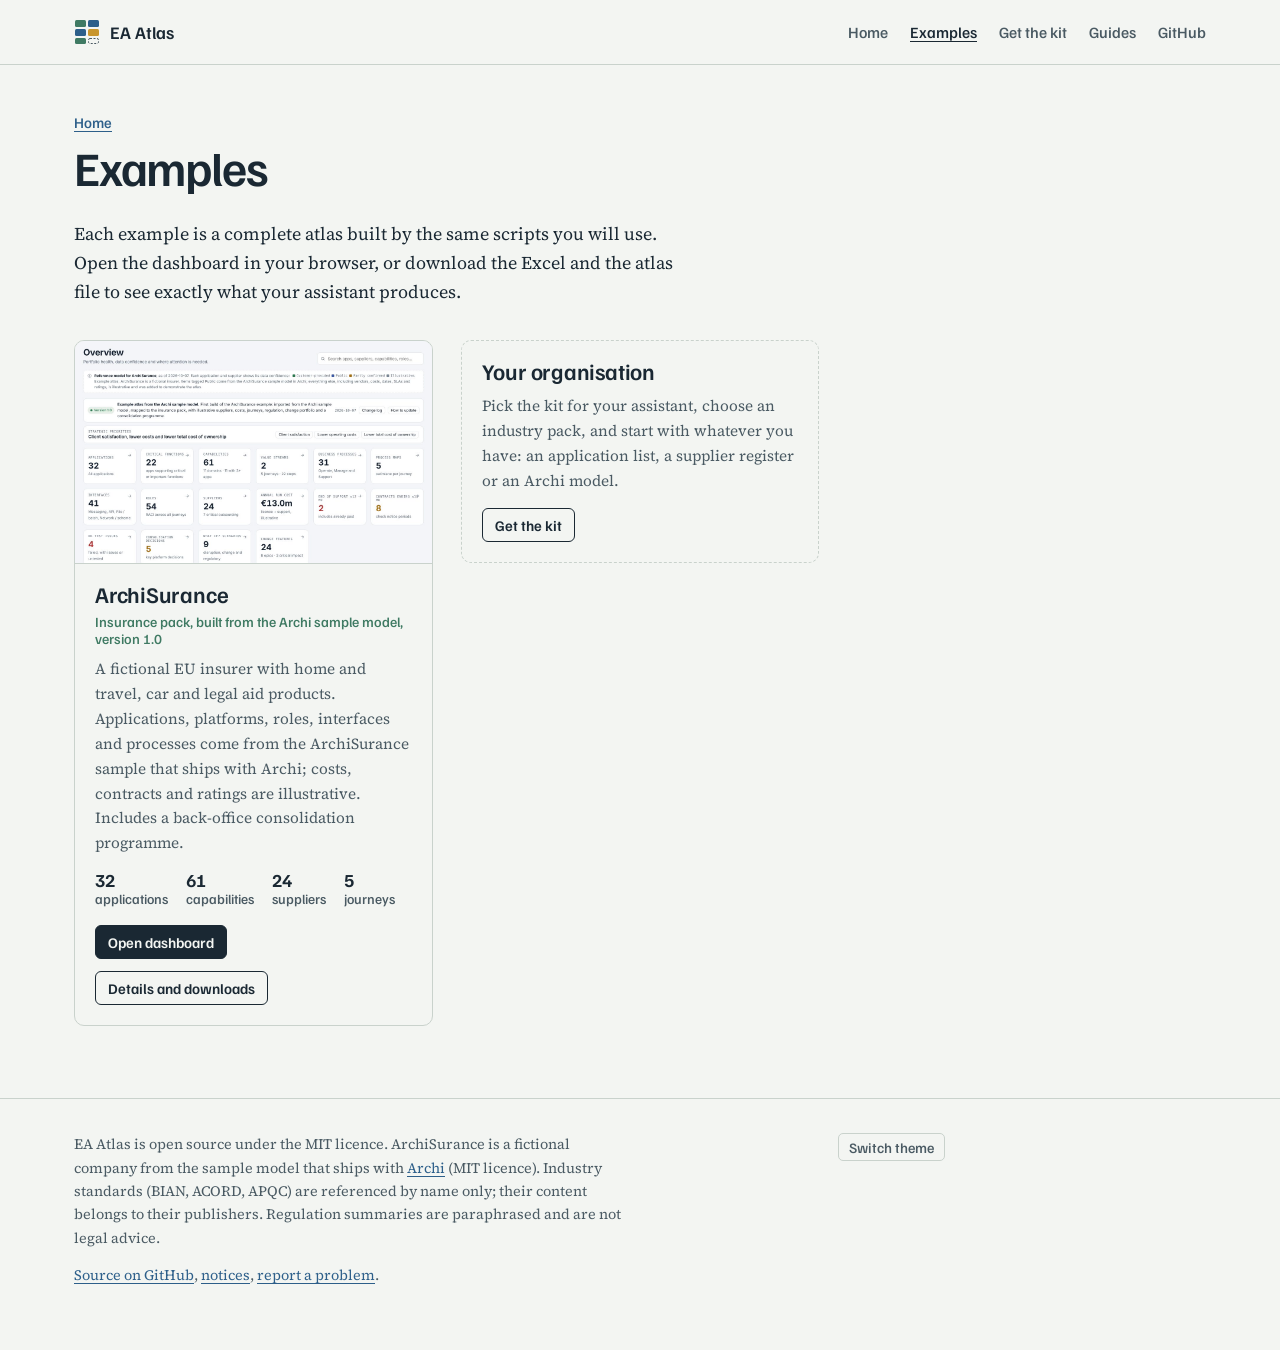
==== docs/examples/index.html @ 5ccd3b0f "EA Atlas 2.0: industry-neutral engine, three assistant kits and website - Enterprise architecture at" ====
<!doctype html>
<html lang="en-GB"><head><meta charset="utf-8"><meta name="viewport" content="width=device-width,initial-scale=1">
<title>Examples, EA Atlas</title><meta name="description" content="Example enterprise architecture atlases built with EA Atlas.">
<link rel="preconnect" href="https://fonts.googleapis.com"><link rel="preconnect" href="https://fonts.gstatic.com" crossorigin>
<link href="https://fonts.googleapis.com/css2?family=Familjen+Grotesk:wght@400;500;600&family=Source+Serif+4:ital,opsz,wght@0,8..60,400;0,8..60,600;1,8..60,400&display=swap" rel="stylesheet">
<link rel="stylesheet" href="../assets/style.css">
<script>try{var t=localStorage.getItem('ea-atlas-theme');if(t)document.documentElement.dataset.theme=t}catch(e){}</script>
</head><body>
<header class="top"><div class="wrap"><a class="mark" href="../index.html"><svg viewBox="0 0 26 26" aria-hidden="true"><rect x="1" y="1" width="11" height="7" rx="1.5" fill="var(--invest)"/><rect x="14" y="1" width="11" height="7" rx="1.5" fill="var(--tolerate)"/><rect x="1" y="10" width="11" height="7" rx="1.5" fill="var(--tolerate)"/><rect x="14" y="10" width="11" height="7" rx="1.5" fill="var(--migrate)"/><rect x="1" y="19" width="11" height="6" rx="1.5" fill="var(--invest)"/><rect x="14.5" y="19.5" width="10" height="5" rx="1.5" fill="none" stroke="var(--ink-2)" stroke-dasharray="2 1.5"/></svg>EA Atlas</a><nav aria-label="Main"><a href="../index.html">Home</a><a href="../examples/index.html" aria-current="page">Examples</a><a href="../index.html#kits">Get the kit</a><a href="../guides/claude.html">Guides</a><a href="https://github.com/apisteme/ea-atlas">GitHub</a></nav></div></header>
<main><div class="wrap page"><p class="crumb"><a href="../index.html">Home</a></p><h1>Examples</h1>
<p>Each example is a complete atlas built by the same scripts you will use. Open the dashboard in your browser, or download the Excel and the atlas file to see exactly what your assistant produces.</p>
<div class="gallery"><article class="ex">
<a class="thumb" href="archisurance/index.html"><img src="../assets/shots/archisurance-overview.jpg" alt="" loading="lazy" width="1208" height="755"></a>
<div class="body"><h2><a href="archisurance/index.html">ArchiSurance</a></h2><div class="meta">Insurance pack, built from the Archi sample model, version 1.0</div>
<p>A fictional EU insurer with home and travel, car and legal aid products. Applications, platforms, roles, interfaces and processes come from the ArchiSurance sample that ships with Archi; costs, contracts and ratings are illustrative. Includes a back-office consolidation programme.</p><ul class="stats"><li><b>32</b>applications</li><li><b>61</b>capabilities</li><li><b>24</b>suppliers</li><li><b>5</b>journeys</li></ul>
<div class="actions"><a class="btn primary small" href="archisurance/ArchiSurance_EA_Dashboard.html">Open dashboard</a><a class="btn small" href="archisurance/index.html">Details and downloads</a></div></div></article><article class="ex own"><div class="body"><h2>Your organisation</h2>
<p>Pick the kit for your assistant, choose an industry pack, and start with whatever you have: an application list, a supplier register or an Archi model.</p>
<div class="actions"><a class="btn small" href="../index.html#kits">Get the kit</a></div></div></article></div></div></main>
<footer><div class="wrap"><div>
<p>EA Atlas is open source under the MIT licence. ArchiSurance is a fictional company from the sample model that ships with <a href="https://www.archimatetool.com">Archi</a> (MIT licence). Industry standards (BIAN, ACORD, APQC) are referenced by name only; their content belongs to their publishers. Regulation summaries are paraphrased and are not legal advice.</p>
<p><a href="https://github.com/apisteme/ea-atlas">Source on GitHub</a>, <a href="https://github.com/apisteme/ea-atlas/blob/main/NOTICE.md">notices</a>, <a href="https://github.com/apisteme/ea-atlas/issues">report a problem</a>.</p>
</div><div><button class="themebtn" type="button" id="theme">Switch theme</button></div></div></footer>
<script>document.getElementById('theme').onclick=function(){var r=document.documentElement,d=r.dataset.theme||(matchMedia('(prefers-color-scheme: dark)').matches?'dark':'light'),n=d==='dark'?'light':'dark';r.dataset.theme=n;try{localStorage.setItem('ea-atlas-theme',n)}catch(e){}};</script>
</body></html>
---- docs/assets/style.css ----
:root{
  --paper:#F3F5F2; --paper-2:#E7ECE7; --ink:#1A2833; --ink-2:#4A5A63; --rule:#C9D2CC;
  --contour:#3F7A63; --sea:#2D5F8A; --ochre:#C8962E; --crit:#A94436;
  --invest:#3F7A63; --tolerate:#2D5F8A; --migrate:#C8962E; --eliminate:#A94436; --gap:transparent;
  --tile-ink:#fff; --focus:#2D5F8A; --code:#E2E8E3;
  --sans:"Familjen Grotesk",system-ui,-apple-system,"Segoe UI",sans-serif;
  --serif:"Source Serif 4",Georgia,"Times New Roman",serif;
  --wrap:1180px;
}
@media (prefers-color-scheme:dark){:root:not([data-theme="light"]){
  --paper:#121B21; --paper-2:#1B262D; --ink:#E4EAE6; --ink-2:#A6B4B0; --rule:#2E3C44;
  --contour:#6FAE92; --sea:#79A8D3; --ochre:#E0B356; --crit:#D9786A;
  --invest:#3C7C62; --tolerate:#3A6C98; --migrate:#B98A2B; --eliminate:#A5493B; --focus:#79A8D3; --code:#1F2B32;
}}
:root[data-theme="dark"]{
  --paper:#121B21; --paper-2:#1B262D; --ink:#E4EAE6; --ink-2:#A6B4B0; --rule:#2E3C44;
  --contour:#6FAE92; --sea:#79A8D3; --ochre:#E0B356; --crit:#D9786A;
  --invest:#3C7C62; --tolerate:#3A6C98; --migrate:#B98A2B; --eliminate:#A5493B; --focus:#79A8D3; --code:#1F2B32;
}
*{box-sizing:border-box}
html{-webkit-text-size-adjust:100%}
body{margin:0;background:var(--paper);color:var(--ink);font:400 18px/1.62 var(--serif)}
a{color:var(--sea);text-underline-offset:3px;text-decoration-thickness:1px}
a:hover{text-decoration-thickness:2px}
:focus-visible{outline:3px solid var(--focus);outline-offset:2px;border-radius:2px}
h1,h2,h3,h4{font-family:var(--sans);line-height:1.12;margin:0 0 .5em;letter-spacing:-.01em}
h1{font-size:clamp(2.3rem,5.4vw,4.1rem);font-weight:600;max-width:17ch;letter-spacing:-.025em}
h2{font-size:clamp(1.6rem,3vw,2.25rem);font-weight:600}
h3{font-size:1.22rem;font-weight:600}
p{margin:0 0 1em;max-width:68ch}
code,pre{font-family:ui-monospace,SFMono-Regular,Menlo,Consolas,monospace;font-size:.84em}
code{background:var(--code);padding:.08em .35em;border-radius:3px}
pre{background:var(--code);padding:14px 16px;border-radius:6px;overflow-x:auto;line-height:1.5}
pre code{background:none;padding:0}
.wrap{max-width:var(--wrap);margin:0 auto;padding:0 24px}
@media (max-width:600px){.wrap{padding:0 16px}body{font-size:17px}.map{grid-template-columns:1fr 1fr}.plate{padding:16px 14px 12px}}

/* header */
.top{border-bottom:1px solid var(--rule)}
.top .wrap{display:flex;align-items:center;gap:28px;min-height:64px;flex-wrap:wrap}
.mark{font:600 1.1rem var(--sans);color:var(--ink);text-decoration:none;display:flex;align-items:center;gap:10px}
.mark svg{width:26px;height:26px}
.top nav{display:flex;gap:22px;margin-left:auto;font:500 .98rem var(--sans);flex-wrap:wrap}
.top nav a{color:var(--ink-2);text-decoration:none}
.top nav a[aria-current="page"],.top nav a:hover{color:var(--ink);text-decoration:underline}

/* hero */
.hero{padding-top:64px;padding-bottom:0}
.wide{max-width:1440px;margin:0 auto;padding:0 24px 56px}
@media (max-width:600px){.wide{padding:0 12px 40px}}
.hero .lede{font-size:1.24rem;color:var(--ink-2);max-width:60ch;margin-top:18px}
.actions{display:flex;gap:12px;flex-wrap:wrap;margin:26px 0 0}
.btn{display:inline-flex;align-items:center;gap:8px;font:600 1rem var(--sans);padding:11px 18px;border-radius:6px;text-decoration:none;border:1.5px solid var(--ink);color:var(--ink);background:transparent}
.btn.primary{background:var(--ink);color:var(--paper)}
.btn:hover{text-decoration:none;background:var(--paper-2)}
.btn.primary:hover{background:var(--ink-2);border-color:var(--ink-2)}
.btn.small{padding:7px 12px;font-size:.92rem;border-width:1px}

/* the atlas plate */
.plate{margin:44px 0 0;border:1px solid var(--rule);border-radius:10px;padding:22px 22px 16px;background:linear-gradient(var(--paper),var(--paper)) padding-box;position:relative}
.plate::before{content:"";position:absolute;inset:0;border-radius:10px;pointer-events:none;
  background-image:repeating-radial-gradient(circle at 88% 120%,transparent 0 22px,color-mix(in srgb,var(--contour) 9%,transparent) 22px 23px);}
.plate-head{display:flex;justify-content:space-between;gap:16px;flex-wrap:wrap;align-items:baseline;position:relative}
.plate-head h2{font-size:1.05rem;margin:0}
.plate-head p{font-size:.92rem;color:var(--ink-2);margin:0;max-width:62ch}
.map{display:grid;grid-template-columns:repeat(auto-fill,minmax(112px,1fr));gap:14px 10px;margin-top:18px;position:relative}
.dom h3{font:600 .82rem/1.25 var(--sans);margin:0 0 6px;color:var(--ink);min-height:2.5em}
.dom .tiles{display:flex;flex-direction:column;gap:3px}
.tile{display:block;font:500 .76rem/1.25 var(--sans);color:var(--tile-ink);text-decoration:none;padding:6px 7px;border-radius:3px;min-height:30px}
.tile:hover{outline:2px solid var(--ink);outline-offset:1px;text-decoration:none}
.t-Invest{background:var(--invest)} .t-Tolerate{background:var(--tolerate)} .t-Migrate{background:var(--migrate)} .t-Eliminate{background:var(--eliminate)}
.t-Gap{background:repeating-linear-gradient(135deg,transparent 0 5px,color-mix(in srgb,var(--ink) 14%,transparent) 5px 6px);color:var(--ink);border:1px dashed var(--ink-2)}
.legend{display:flex;gap:16px;flex-wrap:wrap;font:500 .84rem var(--sans);color:var(--ink-2);margin-top:16px;position:relative}
.legend span{display:inline-flex;align-items:center;gap:6px}
.legend i{width:14px;height:14px;border-radius:3px;display:inline-block}

/* sections */
section.band{padding:72px 0;border-top:1px solid var(--rule)}
.intro{display:grid;grid-template-columns:minmax(0,5fr) minmax(0,6fr);gap:48px;align-items:start}
@media (max-width:860px){.intro{grid-template-columns:1fr;gap:20px}}
.facts{display:grid;grid-template-columns:1fr 1fr;gap:22px 32px;margin:0;padding:0;list-style:none}
@media (max-width:600px){.facts{grid-template-columns:1fr}}
.facts b{display:block;font:600 1.02rem var(--sans);margin-bottom:2px}
.facts li{font-size:.98rem;color:var(--ink-2)}

/* flow */
.flow{list-style:none;padding:0;margin:32px 0 0;display:grid;grid-template-columns:repeat(4,minmax(0,1fr));gap:0;counter-reset:s}
@media (max-width:860px){.flow{grid-template-columns:1fr 1fr;row-gap:28px}}
@media (max-width:520px){.flow{grid-template-columns:1fr}}
.flow li{counter-increment:s;padding:0 22px 0 0;position:relative}
.flow li::before{content:counter(s);font:600 2.6rem/1 var(--sans);color:var(--contour);display:block;margin-bottom:10px}
.flow li:not(:last-child)::after{content:"";position:absolute;top:20px;left:52px;right:22px;border-top:2px dotted var(--rule)}
@media (max-width:860px){.flow li::after{display:none}}
.flow h3{margin-bottom:.35em}
.flow p{font-size:.97rem;color:var(--ink-2)}
.loopnote{margin-top:26px;font-size:.98rem;color:var(--ink-2);border-left:3px solid var(--contour);padding-left:14px}

/* tables */
.tbl{width:100%;border-collapse:collapse;font-size:.95rem;margin:22px 0 0}
.tbl th,.tbl td{text-align:left;padding:10px 14px 10px 0;border-bottom:1px solid var(--rule);vertical-align:top}
.tbl th{font:600 .9rem var(--sans);color:var(--ink-2)}
.tbl td:first-child{font-family:var(--sans);font-weight:600;white-space:nowrap}
@media (max-width:700px){.tbl td:first-child{white-space:normal}}
.scroll{overflow-x:auto}
.views{color:var(--ink-2)}

/* outputs */
.outs{display:grid;grid-template-columns:minmax(0,7fr) minmax(0,4fr);gap:40px;margin-top:28px}
@media (max-width:860px){.outs{grid-template-columns:1fr}}
.shots{display:grid;gap:14px}
.shot{margin:0}
.shot img{width:100%;height:auto;display:block;border:1px solid var(--rule);border-radius:6px;background:#fff}
.shot figcaption{font:500 .86rem var(--sans);color:var(--ink-2);margin-top:6px}
.shots.three{grid-template-columns:1fr 1fr}
.shots.three .shot:first-child{grid-column:1/-1}
.outlist{list-style:none;padding:0;margin:0}
.outlist li{padding:0 0 18px;margin:0 0 18px;border-bottom:1px solid var(--rule)}
.outlist b{font:600 1.05rem var(--sans);display:block}
.outlist span{font-size:.96rem;color:var(--ink-2)}

/* kits */
.kits{display:grid;grid-template-columns:repeat(3,minmax(0,1fr));gap:0;margin-top:30px;border-top:2px solid var(--ink)}
@media (max-width:900px){.kits{grid-template-columns:1fr}}
.kit{padding:22px 24px 24px 0}
.kit+.kit{padding-left:24px;border-left:1px solid var(--rule)}
@media (max-width:900px){.kit+.kit{padding-left:0;border-left:0;border-top:1px solid var(--rule)}}
.kit h3{font-size:1.35rem}
.kit .for{font-size:.98rem;color:var(--ink-2);min-height:4.8em}
.kit dl{margin:16px 0 18px;font-size:.93rem}
.kit dt{font:600 .85rem var(--sans);color:var(--ink-2);margin-top:10px}
.kit dd{margin:2px 0 0}
.kit .actions{margin-top:8px}

.tags{display:grid;grid-template-columns:repeat(4,minmax(0,1fr));gap:20px;margin-top:26px;padding:0;list-style:none}
@media (max-width:860px){.tags{grid-template-columns:1fr 1fr}}
.tags li{border-top:4px solid var(--c);padding-top:10px;font-size:.95rem;color:var(--ink-2)}
.tags b{display:block;font:600 1rem var(--sans);color:var(--ink)}

/* examples */
.gallery{display:grid;grid-template-columns:repeat(auto-fill,minmax(330px,1fr));gap:28px;margin-top:34px}
@media (max-width:400px){.gallery{grid-template-columns:1fr}}
.ex{border:1px solid var(--rule);border-radius:10px;overflow:hidden;display:flex;flex-direction:column;background:var(--paper)}
.ex .thumb{display:block;aspect-ratio:1208/755;overflow:hidden;border-bottom:1px solid var(--rule);background:var(--paper-2)}
.ex .thumb img{width:100%;height:100%;object-fit:cover;object-position:top left;display:block}
.ex .body{padding:18px 20px 20px;display:flex;flex-direction:column;gap:6px;flex:1}
.ex h2{font-size:1.4rem;margin:0}
.ex h2 a{color:var(--ink);text-decoration:none}
.ex h2 a:hover{text-decoration:underline}
.ex .meta{font:500 .88rem var(--sans);color:var(--contour)}
.ex p{font-size:.96rem;color:var(--ink-2);margin:4px 0 8px}
.stats{display:flex;gap:18px;flex-wrap:wrap;font:500 .86rem var(--sans);color:var(--ink-2);margin:0 0 12px;padding:0;list-style:none}
.stats b{font-size:1.15rem;color:var(--ink);display:block;line-height:1.1}
.ex .actions{margin-top:auto}
.ex.own{border-style:dashed;align-self:start}
.ex.own .body{justify-content:center}

.viewgrid{display:grid;grid-template-columns:repeat(auto-fill,minmax(250px,1fr));gap:22px;margin-top:24px}
.viewgrid a{color:var(--ink);text-decoration:none;display:block}
.viewgrid a:hover h3{text-decoration:underline}
.viewgrid img{width:100%;aspect-ratio:1208/755;object-fit:cover;object-position:top left;border:1px solid var(--rule);border-radius:6px;display:block;margin-bottom:8px;background:#fff}
.viewgrid h3{font-size:1.02rem;margin:0 0 2px}
.viewgrid p{font-size:.9rem;color:var(--ink-2);margin:0}
.dl{list-style:none;padding:0;margin:20px 0 0}
.dl li{display:flex;justify-content:space-between;gap:16px;flex-wrap:wrap;padding:12px 0;border-bottom:1px solid var(--rule);font-size:.97rem}
.dl li span{color:var(--ink-2)}
.crumb{font:500 .92rem var(--sans);margin:40px 0 10px}
.page{padding-top:8px;padding-bottom:72px}
.page h1{font-size:clamp(2rem,4vw,3rem);max-width:none}
.prose{max-width:76ch}
.prose h2{margin-top:1.6em;font-size:1.5rem}
.prose h3{margin-top:1.3em}
.prose table{border-collapse:collapse;width:100%;font-size:.93rem;display:block;overflow-x:auto}
.prose th,.prose td{text-align:left;border-bottom:1px solid var(--rule);padding:8px 12px 8px 0;vertical-align:top}
.prose th{font-family:var(--sans)}
.prose li{margin-bottom:.3em}
.callout{border:1px solid var(--rule);border-left:4px solid var(--contour);border-radius:6px;padding:14px 18px;margin:18px 0 28px;font-size:.98rem;background:var(--paper-2)}
.callout p{margin:0 0 .4em}

footer{border-top:1px solid var(--rule);padding:34px 0 48px;font-size:.9rem;color:var(--ink-2)}
footer .wrap{display:grid;grid-template-columns:2fr 1fr;gap:28px}
@media (max-width:700px){footer .wrap{grid-template-columns:1fr}}
footer p{max-width:70ch}
.themebtn{font:500 .9rem var(--sans);background:none;border:1px solid var(--rule);color:var(--ink-2);border-radius:5px;padding:4px 10px;cursor:pointer}
@media (prefers-reduced-motion:no-preference){
  .tile{transition:transform .12s}
  .plate .tile{animation:rise .5s both;animation-delay:calc(var(--i)*12ms)}
  @keyframes rise{from{opacity:0;transform:translateY(4px)}to{opacity:1;transform:none}}
}
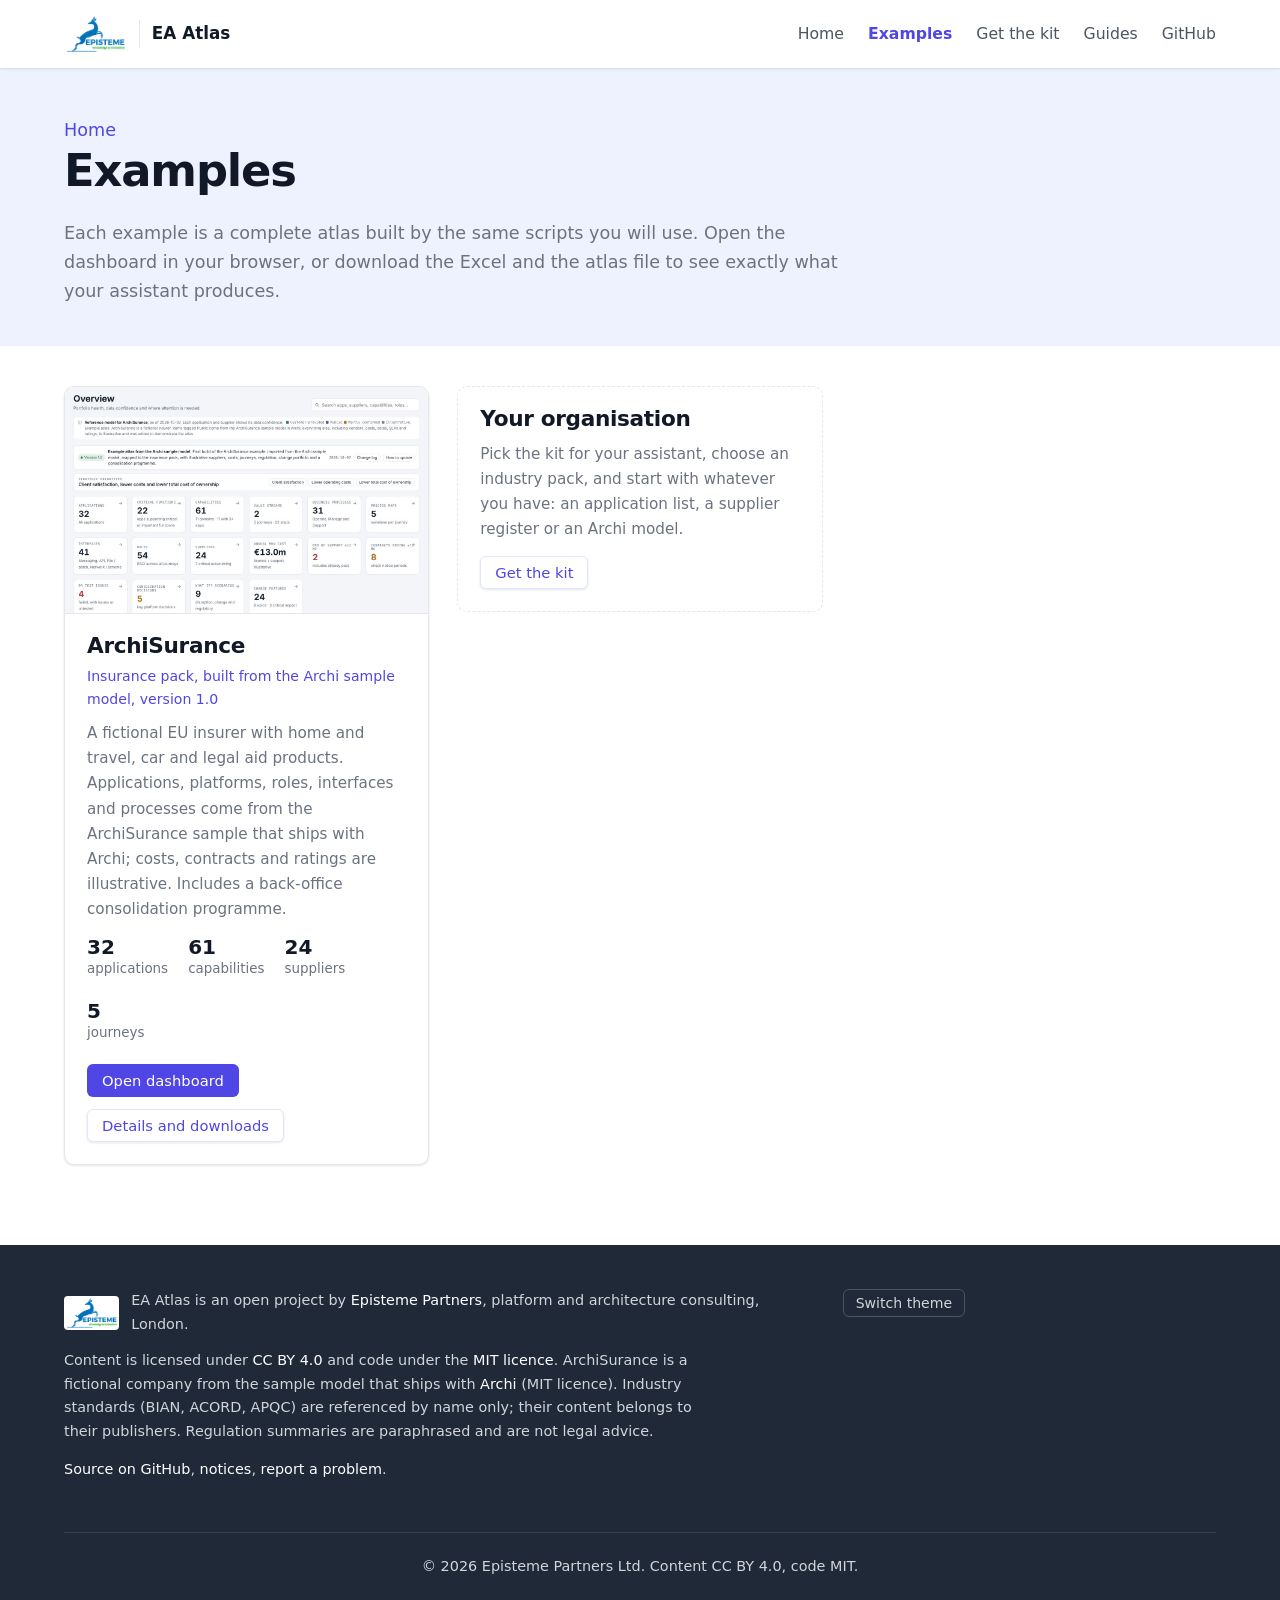
==== commit 82184bec: "Episteme Partners branding and licensing - Site restyled to match epistemepartners.com: Episteme log" ====
--- a/docs/examples/index.html
+++ b/docs/examples/index.html
@@ -1,15 +1,13 @@
 <!doctype html>
 <html lang="en-GB"><head><meta charset="utf-8"><meta name="viewport" content="width=device-width,initial-scale=1">
 <title>Examples, EA Atlas</title><meta name="description" content="Example enterprise architecture atlases built with EA Atlas.">
-<link rel="preconnect" href="https://fonts.googleapis.com"><link rel="preconnect" href="https://fonts.gstatic.com" crossorigin>
-<link href="https://fonts.googleapis.com/css2?family=Familjen+Grotesk:wght@400;500;600&family=Source+Serif+4:ital,opsz,wght@0,8..60,400;0,8..60,600;1,8..60,400&display=swap" rel="stylesheet">
 <link rel="stylesheet" href="../assets/style.css">
 <script>try{var t=localStorage.getItem('ea-atlas-theme');if(t)document.documentElement.dataset.theme=t}catch(e){}</script>
 </head><body>
-<header class="top"><div class="wrap"><a class="mark" href="../index.html"><svg viewBox="0 0 26 26" aria-hidden="true"><rect x="1" y="1" width="11" height="7" rx="1.5" fill="var(--invest)"/><rect x="14" y="1" width="11" height="7" rx="1.5" fill="var(--tolerate)"/><rect x="1" y="10" width="11" height="7" rx="1.5" fill="var(--tolerate)"/><rect x="14" y="10" width="11" height="7" rx="1.5" fill="var(--migrate)"/><rect x="1" y="19" width="11" height="6" rx="1.5" fill="var(--invest)"/><rect x="14.5" y="19.5" width="10" height="5" rx="1.5" fill="none" stroke="var(--ink-2)" stroke-dasharray="2 1.5"/></svg>EA Atlas</a><nav aria-label="Main"><a href="../index.html">Home</a><a href="../examples/index.html" aria-current="page">Examples</a><a href="../index.html#kits">Get the kit</a><a href="../guides/claude.html">Guides</a><a href="https://github.com/apisteme/ea-atlas">GitHub</a></nav></div></header>
-<main><div class="wrap page"><p class="crumb"><a href="../index.html">Home</a></p><h1>Examples</h1>
-<p>Each example is a complete atlas built by the same scripts you will use. Open the dashboard in your browser, or download the Excel and the atlas file to see exactly what your assistant produces.</p>
-<div class="gallery"><article class="ex">
+<header class="top"><div class="wrap"><a class="mark" href="../index.html"><img src="../assets/episteme-logo.png" alt="Episteme Partners" width="69" height="42"><span>EA Atlas</span></a><nav aria-label="Main"><a href="../index.html">Home</a><a href="../examples/index.html" aria-current="page">Examples</a><a href="../index.html#kits">Get the kit</a><a href="../guides/claude.html">Guides</a><a href="https://github.com/apisteme/ea-atlas">GitHub</a></nav></div></header>
+<main><div class="pagehead"><div class="wrap"><p class="crumb"><a href="../index.html">Home</a></p><h1>Examples</h1>
+<p>Each example is a complete atlas built by the same scripts you will use. Open the dashboard in your browser, or download the Excel and the atlas file to see exactly what your assistant produces.</p></div></div>
+<div class="wrap page"><div class="gallery" style="margin-top:0"><article class="ex">
 <a class="thumb" href="archisurance/index.html"><img src="../assets/shots/archisurance-overview.jpg" alt="" loading="lazy" width="1208" height="755"></a>
 <div class="body"><h2><a href="archisurance/index.html">ArchiSurance</a></h2><div class="meta">Insurance pack, built from the Archi sample model, version 1.0</div>
 <p>A fictional EU insurer with home and travel, car and legal aid products. Applications, platforms, roles, interfaces and processes come from the ArchiSurance sample that ships with Archi; costs, contracts and ratings are illustrative. Includes a back-office consolidation programme.</p><ul class="stats"><li><b>32</b>applications</li><li><b>61</b>capabilities</li><li><b>24</b>suppliers</li><li><b>5</b>journeys</li></ul>
@@ -17,8 +15,9 @@
 <p>Pick the kit for your assistant, choose an industry pack, and start with whatever you have: an application list, a supplier register or an Archi model.</p>
 <div class="actions"><a class="btn small" href="../index.html#kits">Get the kit</a></div></div></article></div></div></main>
 <footer><div class="wrap"><div>
-<p>EA Atlas is open source under the MIT licence. ArchiSurance is a fictional company from the sample model that ships with <a href="https://www.archimatetool.com">Archi</a> (MIT licence). Industry standards (BIAN, ACORD, APQC) are referenced by name only; their content belongs to their publishers. Regulation summaries are paraphrased and are not legal advice.</p>
-<p><a href="https://github.com/apisteme/ea-atlas">Source on GitHub</a>, <a href="https://github.com/apisteme/ea-atlas/blob/main/NOTICE.md">notices</a>, <a href="https://github.com/apisteme/ea-atlas/issues">report a problem</a>.</p>
-</div><div><button class="themebtn" type="button" id="theme">Switch theme</button></div></div></footer>
+<div class="by"><img src="../assets/episteme-logo.png" alt="" width="56" height="34"><span>EA Atlas is an open project by <a href="https://www.epistemepartners.com">Episteme Partners</a>, platform and architecture consulting, London.</span></div>
+<p>Content is licensed under <a href="https://creativecommons.org/licenses/by/4.0/">CC BY 4.0</a> and code under the <a href="https://github.com/apisteme/ea-atlas/blob/main/LICENSE">MIT licence</a>. ArchiSurance is a fictional company from the sample model that ships with <a href="https://www.archimatetool.com">Archi</a> (MIT licence). Industry standards (BIAN, ACORD, APQC) are referenced by name only; their content belongs to their publishers. Regulation summaries are paraphrased and are not legal advice.</p>
+<p><a href="https://github.com/apisteme/ea-atlas">Source on GitHub</a>, <a href="https://github.com/apisteme/ea-atlas/blob/main/NOTICE.md">notices</a>, <a href="https://github.com/apisteme/ea-atlas/issues">report a problem</a>.</p></div><div><button class="themebtn" type="button" id="theme">Switch theme</button></div>
+<p class="copy">&copy; 2026 Episteme Partners Ltd. Content CC BY 4.0, code MIT.</p></div></footer>
 <script>document.getElementById('theme').onclick=function(){var r=document.documentElement,d=r.dataset.theme||(matchMedia('(prefers-color-scheme: dark)').matches?'dark':'light'),n=d==='dark'?'light':'dark';r.dataset.theme=n;try{localStorage.setItem('ea-atlas-theme',n)}catch(e){}};</script>
 </body></html>
--- a/docs/assets/style.css
+++ b/docs/assets/style.css
@@ -1,188 +1,224 @@
+/* EA Atlas, an Episteme Partners project. Follows the epistemepartners.com style: white and pale indigo bands,
+   system sans, near-black bold headings, indigo accent, white cards with soft shadows, dark slate footer. */
 :root{
-  --paper:#F3F5F2; --paper-2:#E7ECE7; --ink:#1A2833; --ink-2:#4A5A63; --rule:#C9D2CC;
-  --contour:#3F7A63; --sea:#2D5F8A; --ochre:#C8962E; --crit:#A94436;
-  --invest:#3F7A63; --tolerate:#2D5F8A; --migrate:#C8962E; --eliminate:#A94436; --gap:transparent;
-  --tile-ink:#fff; --focus:#2D5F8A; --code:#E2E8E3;
-  --sans:"Familjen Grotesk",system-ui,-apple-system,"Segoe UI",sans-serif;
-  --serif:"Source Serif 4",Georgia,"Times New Roman",serif;
-  --wrap:1180px;
+  --bg:#FFFFFF; --band:#F9FAFB; --hero:#EEF2FF; --card:#FFFFFF;
+  --ink:#111827; --ink-2:#4B5563; --ink-3:#6B7280; --rule:#E5E7EB;
+  --accent:#4F46E5; --accent-hover:#4338CA; --accent-soft:#E0E7FF; --on-accent:#FFFFFF;
+  --brand-blue:#0072BB; --brand-green:#0FA506;
+  --foot:#1F2937; --foot-ink:#D1D5DB;
+  --invest:#059669; --tolerate:#2563EB; --migrate:#D97706; --eliminate:#DC2626;
+  --tile-ink:#FFFFFF; --code:#F3F4F6; --shadow:0 1px 3px rgba(17,24,39,.08),0 1px 2px rgba(17,24,39,.04);
+  --shadow-lg:0 10px 15px -3px rgba(17,24,39,.08),0 4px 6px -4px rgba(17,24,39,.06);
+  --sans:ui-sans-serif,system-ui,-apple-system,"Segoe UI",Roboto,"Helvetica Neue",Arial,sans-serif;
+  --mono:ui-monospace,SFMono-Regular,Menlo,Consolas,monospace;
+  --wrap:1200px;
 }
 @media (prefers-color-scheme:dark){:root:not([data-theme="light"]){
-  --paper:#121B21; --paper-2:#1B262D; --ink:#E4EAE6; --ink-2:#A6B4B0; --rule:#2E3C44;
-  --contour:#6FAE92; --sea:#79A8D3; --ochre:#E0B356; --crit:#D9786A;
-  --invest:#3C7C62; --tolerate:#3A6C98; --migrate:#B98A2B; --eliminate:#A5493B; --focus:#79A8D3; --code:#1F2B32;
+  --bg:#0F172A; --band:#111827; --hero:#1E1B4B; --card:#1F2937;
+  --ink:#F3F4F6; --ink-2:#D1D5DB; --ink-3:#9CA3AF; --rule:#374151;
+  --accent:#818CF8; --accent-hover:#A5B4FC; --accent-soft:#312E81; --on-accent:#0F172A;
+  --foot:#030712; --foot-ink:#9CA3AF; --code:#1F2937;
+  --invest:#059669; --tolerate:#2563EB; --migrate:#B45309; --eliminate:#B91C1C;
+  --shadow:0 1px 3px rgba(0,0,0,.4); --shadow-lg:0 10px 15px -3px rgba(0,0,0,.4); color-scheme:dark;
 }}
 :root[data-theme="dark"]{
-  --paper:#121B21; --paper-2:#1B262D; --ink:#E4EAE6; --ink-2:#A6B4B0; --rule:#2E3C44;
-  --contour:#6FAE92; --sea:#79A8D3; --ochre:#E0B356; --crit:#D9786A;
-  --invest:#3C7C62; --tolerate:#3A6C98; --migrate:#B98A2B; --eliminate:#A5493B; --focus:#79A8D3; --code:#1F2B32;
+  --bg:#0F172A; --band:#111827; --hero:#1E1B4B; --card:#1F2937;
+  --ink:#F3F4F6; --ink-2:#D1D5DB; --ink-3:#9CA3AF; --rule:#374151;
+  --accent:#818CF8; --accent-hover:#A5B4FC; --accent-soft:#312E81; --on-accent:#0F172A;
+  --foot:#030712; --foot-ink:#9CA3AF; --code:#1F2937;
+  --invest:#059669; --tolerate:#2563EB; --migrate:#B45309; --eliminate:#B91C1C;
+  --shadow:0 1px 3px rgba(0,0,0,.4); --shadow-lg:0 10px 15px -3px rgba(0,0,0,.4); color-scheme:dark;
 }
 *{box-sizing:border-box}
-html{-webkit-text-size-adjust:100%}
-body{margin:0;background:var(--paper);color:var(--ink);font:400 18px/1.62 var(--serif)}
-a{color:var(--sea);text-underline-offset:3px;text-decoration-thickness:1px}
-a:hover{text-decoration-thickness:2px}
-:focus-visible{outline:3px solid var(--focus);outline-offset:2px;border-radius:2px}
-h1,h2,h3,h4{font-family:var(--sans);line-height:1.12;margin:0 0 .5em;letter-spacing:-.01em}
-h1{font-size:clamp(2.3rem,5.4vw,4.1rem);font-weight:600;max-width:17ch;letter-spacing:-.025em}
-h2{font-size:clamp(1.6rem,3vw,2.25rem);font-weight:600}
-h3{font-size:1.22rem;font-weight:600}
-p{margin:0 0 1em;max-width:68ch}
-code,pre{font-family:ui-monospace,SFMono-Regular,Menlo,Consolas,monospace;font-size:.84em}
-code{background:var(--code);padding:.08em .35em;border-radius:3px}
-pre{background:var(--code);padding:14px 16px;border-radius:6px;overflow-x:auto;line-height:1.5}
+html{-webkit-text-size-adjust:100%;scroll-behavior:smooth}
+@media (prefers-reduced-motion:reduce){html{scroll-behavior:auto}}
+body{margin:0;background:var(--bg);color:var(--ink);font:400 16px/1.65 var(--sans)}
+a{color:var(--accent);text-decoration:none}
+a:hover{color:var(--accent-hover);text-decoration:underline;text-underline-offset:3px}
+:focus-visible{outline:3px solid var(--accent);outline-offset:2px;border-radius:4px}
+h1,h2,h3,h4{line-height:1.15;margin:0 0 .5em;color:var(--ink);text-wrap:balance}
+h1{font-size:clamp(2.25rem,5.2vw,3.75rem);font-weight:800;letter-spacing:-.025em}
+h2{font-size:clamp(1.65rem,3vw,1.9rem);font-weight:800;letter-spacing:-.015em}
+h3{font-size:1.15rem;font-weight:600}
+p{margin:0 0 1em;max-width:70ch}
+code,pre{font-family:var(--mono);font-size:.86em}
+code{background:var(--code);padding:.1em .35em;border-radius:4px}
+pre{background:var(--code);padding:14px 16px;border-radius:8px;overflow-x:auto;line-height:1.5}
 pre code{background:none;padding:0}
-.wrap{max-width:var(--wrap);margin:0 auto;padding:0 24px}
-@media (max-width:600px){.wrap{padding:0 16px}body{font-size:17px}.map{grid-template-columns:1fr 1fr}.plate{padding:16px 14px 12px}}
+.wrap{max-width:var(--wrap);margin:0 auto;padding-left:max(24px,env(safe-area-inset-left,0px));padding-right:max(24px,env(safe-area-inset-right,0px))}
+@media (max-width:600px){.wrap{padding-left:max(16px,env(safe-area-inset-left,0px));padding-right:max(16px,env(safe-area-inset-right,0px))}}
 
 /* header */
-.top{border-bottom:1px solid var(--rule)}
-.top .wrap{display:flex;align-items:center;gap:28px;min-height:64px;flex-wrap:wrap}
-.mark{font:600 1.1rem var(--sans);color:var(--ink);text-decoration:none;display:flex;align-items:center;gap:10px}
-.mark svg{width:26px;height:26px}
-.top nav{display:flex;gap:22px;margin-left:auto;font:500 .98rem var(--sans);flex-wrap:wrap}
-.top nav a{color:var(--ink-2);text-decoration:none}
-.top nav a[aria-current="page"],.top nav a:hover{color:var(--ink);text-decoration:underline}
-
-/* hero */
-.hero{padding-top:64px;padding-bottom:0}
-.wide{max-width:1440px;margin:0 auto;padding:0 24px 56px}
-@media (max-width:600px){.wide{padding:0 12px 40px}}
-.hero .lede{font-size:1.24rem;color:var(--ink-2);max-width:60ch;margin-top:18px}
-.actions{display:flex;gap:12px;flex-wrap:wrap;margin:26px 0 0}
-.btn{display:inline-flex;align-items:center;gap:8px;font:600 1rem var(--sans);padding:11px 18px;border-radius:6px;text-decoration:none;border:1.5px solid var(--ink);color:var(--ink);background:transparent}
-.btn.primary{background:var(--ink);color:var(--paper)}
-.btn:hover{text-decoration:none;background:var(--paper-2)}
-.btn.primary:hover{background:var(--ink-2);border-color:var(--ink-2)}
-.btn.small{padding:7px 12px;font-size:.92rem;border-width:1px}
-
-/* the atlas plate */
-.plate{margin:44px 0 0;border:1px solid var(--rule);border-radius:10px;padding:22px 22px 16px;background:linear-gradient(var(--paper),var(--paper)) padding-box;position:relative}
-.plate::before{content:"";position:absolute;inset:0;border-radius:10px;pointer-events:none;
-  background-image:repeating-radial-gradient(circle at 88% 120%,transparent 0 22px,color-mix(in srgb,var(--contour) 9%,transparent) 22px 23px);}
-.plate-head{display:flex;justify-content:space-between;gap:16px;flex-wrap:wrap;align-items:baseline;position:relative}
-.plate-head h2{font-size:1.05rem;margin:0}
-.plate-head p{font-size:.92rem;color:var(--ink-2);margin:0;max-width:62ch}
-.map{display:grid;grid-template-columns:repeat(auto-fill,minmax(112px,1fr));gap:14px 10px;margin-top:18px;position:relative}
-.dom h3{font:600 .82rem/1.25 var(--sans);margin:0 0 6px;color:var(--ink);min-height:2.5em}
+.top{background:var(--bg);box-shadow:var(--shadow);position:sticky;top:0;z-index:20}
+.top .wrap{display:flex;align-items:center;gap:24px;min-height:68px;flex-wrap:wrap}
+.mark{display:flex;align-items:center;gap:12px;color:var(--ink);font-weight:700;font-size:1.05rem}
+.mark:hover{text-decoration:none;color:var(--ink)}
+.mark img{height:40px;width:auto;display:block;background:#fff;border-radius:4px;padding:2px}
+.mark span{border-left:1px solid var(--rule);padding-left:12px}
+.top nav{display:flex;gap:24px;margin-left:auto;flex-wrap:wrap}
+.top nav a{color:var(--ink-2);font-size:.98rem}
+.top nav a:hover{color:var(--ink);text-decoration:none}
+.top nav a[aria-current="page"]{color:var(--accent);font-weight:600}
+@media (max-width:640px){.top nav{gap:16px;margin-left:0;width:100%;padding-bottom:10px}.top{position:static}}
+
+/* hero: pale indigo band, centred, two-tone headline as on epistemepartners.com */
+.hero{background:var(--hero);padding-block:76px 64px;text-align:center}
+.hero h1{max-width:20ch;margin:0 auto}
+.hero h1 span{display:block;color:var(--accent)}
+.hero .lede{font-size:1.2rem;color:var(--ink-3);max-width:62ch;margin:20px auto 0}
+.actions{display:flex;gap:12px;flex-wrap:wrap;margin-top:28px}
+.hero .actions{justify-content:center}
+.btn{display:inline-flex;align-items:center;gap:8px;font:500 1rem var(--sans);padding:10px 20px;border-radius:6px;border:1px solid transparent;cursor:pointer}
+.btn.primary{background:var(--accent);color:var(--on-accent)}
+.btn.primary:hover{background:var(--accent-hover);color:var(--on-accent);text-decoration:none}
+.btn:not(.primary){background:var(--card);color:var(--accent);border-color:var(--accent-soft);box-shadow:var(--shadow)}
+.btn:not(.primary):hover{border-color:var(--accent);text-decoration:none}
+.btn.small{padding:7px 14px;font-size:.92rem}
+
+/* the capability map */
+.wide{max-width:1440px;margin:0 auto;padding-left:max(24px,env(safe-area-inset-left,0px));padding-right:max(24px,env(safe-area-inset-right,0px));padding-bottom:64px}
+@media (max-width:600px){.wide{padding-left:12px;padding-right:12px;padding-bottom:40px}}
+.plate{margin:-32px 0 0;background:var(--card);border-radius:12px;box-shadow:var(--shadow-lg);padding:24px 24px 18px;border:1px solid var(--rule);position:relative}
+.plate-head{display:flex;justify-content:space-between;gap:16px;flex-wrap:wrap;align-items:baseline}
+.plate-head h2{font-size:1.1rem;font-weight:700;margin:0}
+.plate-head p{font-size:.92rem;color:var(--ink-3);margin:0;max-width:64ch}
+.map{display:grid;grid-template-columns:repeat(auto-fill,minmax(112px,1fr));gap:14px 10px;margin-top:18px}
+.dom{min-width:0}
+.dom h3{font-size:.8rem;font-weight:700;line-height:1.25;margin:0 0 6px;min-height:2.5em}
 .dom .tiles{display:flex;flex-direction:column;gap:3px}
-.tile{display:block;font:500 .76rem/1.25 var(--sans);color:var(--tile-ink);text-decoration:none;padding:6px 7px;border-radius:3px;min-height:30px}
-.tile:hover{outline:2px solid var(--ink);outline-offset:1px;text-decoration:none}
+.tile{display:block;font-size:.75rem;font-weight:500;line-height:1.25;color:var(--tile-ink);padding:6px 7px;border-radius:4px;min-height:30px}
+.tile:hover{color:var(--tile-ink);text-decoration:none;outline:2px solid var(--ink);outline-offset:1px}
 .t-Invest{background:var(--invest)} .t-Tolerate{background:var(--tolerate)} .t-Migrate{background:var(--migrate)} .t-Eliminate{background:var(--eliminate)}
-.t-Gap{background:repeating-linear-gradient(135deg,transparent 0 5px,color-mix(in srgb,var(--ink) 14%,transparent) 5px 6px);color:var(--ink);border:1px dashed var(--ink-2)}
-.legend{display:flex;gap:16px;flex-wrap:wrap;font:500 .84rem var(--sans);color:var(--ink-2);margin-top:16px;position:relative}
+.t-Gap{background:repeating-linear-gradient(135deg,transparent 0 5px,var(--rule) 5px 6px);color:var(--ink-2);border:1px dashed var(--ink-3)}
+.t-Gap:hover{color:var(--ink)}
+.legend{display:flex;gap:16px;flex-wrap:wrap;font-size:.84rem;color:var(--ink-3);margin-top:16px}
 .legend span{display:inline-flex;align-items:center;gap:6px}
 .legend i{width:14px;height:14px;border-radius:3px;display:inline-block}
-
-/* sections */
-section.band{padding:72px 0;border-top:1px solid var(--rule)}
+@media (max-width:600px){.map{grid-template-columns:1fr 1fr}.plate{padding:16px 14px 12px;margin-top:-24px}}
+
+/* bands: alternate white and grey, centred section heading with a subtitle */
+section.band{padding-block:80px}
+section.band:nth-of-type(odd){background:var(--band)}
+.band > .wrap > h2{text-align:center}
+.band > .wrap > h2 + p{text-align:center;color:var(--ink-3);font-size:1.1rem;margin:0 auto 8px}
+.muted{color:var(--ink-3)}
 .intro{display:grid;grid-template-columns:minmax(0,5fr) minmax(0,6fr);gap:48px;align-items:start}
-@media (max-width:860px){.intro{grid-template-columns:1fr;gap:20px}}
-.facts{display:grid;grid-template-columns:1fr 1fr;gap:22px 32px;margin:0;padding:0;list-style:none}
+.intro h2{text-align:left}
+@media (max-width:860px){.intro{grid-template-columns:1fr;gap:24px}}
+.facts{display:grid;grid-template-columns:1fr 1fr;gap:16px;margin:0;padding:0;list-style:none}
 @media (max-width:600px){.facts{grid-template-columns:1fr}}
-.facts b{display:block;font:600 1.02rem var(--sans);margin-bottom:2px}
-.facts li{font-size:.98rem;color:var(--ink-2)}
-
-/* flow */
-.flow{list-style:none;padding:0;margin:32px 0 0;display:grid;grid-template-columns:repeat(4,minmax(0,1fr));gap:0;counter-reset:s}
-@media (max-width:860px){.flow{grid-template-columns:1fr 1fr;row-gap:28px}}
+.facts li{background:var(--card);border-radius:8px;box-shadow:var(--shadow);padding:16px 18px;font-size:.95rem;color:var(--ink-2);border:1px solid var(--rule)}
+.facts b{display:block;color:var(--accent);font-weight:600;font-size:1.02rem;margin-bottom:4px}
+
+/* flow: a real sequence, so it is numbered */
+.flow{list-style:none;padding:0;margin:40px 0 0;display:grid;grid-template-columns:repeat(4,minmax(0,1fr));gap:20px;counter-reset:s}
+@media (max-width:900px){.flow{grid-template-columns:1fr 1fr}}
 @media (max-width:520px){.flow{grid-template-columns:1fr}}
-.flow li{counter-increment:s;padding:0 22px 0 0;position:relative}
-.flow li::before{content:counter(s);font:600 2.6rem/1 var(--sans);color:var(--contour);display:block;margin-bottom:10px}
-.flow li:not(:last-child)::after{content:"";position:absolute;top:20px;left:52px;right:22px;border-top:2px dotted var(--rule)}
-@media (max-width:860px){.flow li::after{display:none}}
-.flow h3{margin-bottom:.35em}
-.flow p{font-size:.97rem;color:var(--ink-2)}
-.loopnote{margin-top:26px;font-size:.98rem;color:var(--ink-2);border-left:3px solid var(--contour);padding-left:14px}
+.flow li{counter-increment:s;background:var(--card);border-radius:8px;box-shadow:var(--shadow);border:1px solid var(--rule);padding:22px 20px 18px;text-align:center}
+.flow li::before{content:counter(s);display:inline-grid;place-items:center;width:40px;height:40px;border-radius:50%;background:var(--accent-soft);color:var(--accent);font-weight:700;margin-bottom:12px}
+.flow h3{margin-bottom:.4em}
+.flow p{font-size:.95rem;color:var(--ink-3);margin:0 auto}
 
 /* tables */
-.tbl{width:100%;border-collapse:collapse;font-size:.95rem;margin:22px 0 0}
-.tbl th,.tbl td{text-align:left;padding:10px 14px 10px 0;border-bottom:1px solid var(--rule);vertical-align:top}
-.tbl th{font:600 .9rem var(--sans);color:var(--ink-2)}
-.tbl td:first-child{font-family:var(--sans);font-weight:600;white-space:nowrap}
+.tbl{width:100%;border-collapse:collapse;font-size:.95rem;margin:28px 0 0;background:var(--card);border-radius:8px;overflow:hidden;box-shadow:var(--shadow)}
+.tbl th,.tbl td{text-align:left;padding:12px 16px;border-bottom:1px solid var(--rule);vertical-align:top}
+.tbl th{font-weight:600;color:var(--ink-3);font-size:.85rem;background:var(--band)}
+.tbl tr:last-child td{border-bottom:0}
+.tbl td:first-child{font-weight:600;white-space:nowrap}
 @media (max-width:700px){.tbl td:first-child{white-space:normal}}
 .scroll{overflow-x:auto}
 .views{color:var(--ink-2)}
+.tags{display:grid;grid-template-columns:repeat(4,minmax(0,1fr));gap:16px;margin:28px 0 0;padding:0;list-style:none}
+@media (max-width:860px){.tags{grid-template-columns:1fr 1fr}}
+.tags li{background:var(--card);border-radius:8px;box-shadow:var(--shadow);border:1px solid var(--rule);border-top:4px solid var(--c);padding:14px 16px;font-size:.92rem;color:var(--ink-3)}
+.tags b{display:block;color:var(--ink);font-weight:600}
+.note{font-size:.95rem;color:var(--ink-3);margin:22px auto 0;text-align:center}
 
 /* outputs */
-.outs{display:grid;grid-template-columns:minmax(0,7fr) minmax(0,4fr);gap:40px;margin-top:28px}
-@media (max-width:860px){.outs{grid-template-columns:1fr}}
-.shots{display:grid;gap:14px}
+.outs{display:grid;grid-template-columns:minmax(0,7fr) minmax(0,4fr);gap:40px;margin-top:36px;align-items:start}
+@media (max-width:900px){.outs{grid-template-columns:1fr}}
+.shots{display:grid;gap:16px}
 .shot{margin:0}
-.shot img{width:100%;height:auto;display:block;border:1px solid var(--rule);border-radius:6px;background:#fff}
-.shot figcaption{font:500 .86rem var(--sans);color:var(--ink-2);margin-top:6px}
+.shot img{width:100%;max-width:100%;height:auto;display:block;border-radius:8px;box-shadow:var(--shadow-lg);border:1px solid var(--rule);background:#fff}
+.shot figcaption{font-size:.86rem;color:var(--ink-3);margin-top:8px}
 .shots.three{grid-template-columns:1fr 1fr}
 .shots.three .shot:first-child{grid-column:1/-1}
-.outlist{list-style:none;padding:0;margin:0}
-.outlist li{padding:0 0 18px;margin:0 0 18px;border-bottom:1px solid var(--rule)}
-.outlist b{font:600 1.05rem var(--sans);display:block}
-.outlist span{font-size:.96rem;color:var(--ink-2)}
+.outlist{list-style:none;padding:0;margin:0;display:grid;gap:14px}
+.outlist li{background:var(--card);border-radius:8px;box-shadow:var(--shadow);border:1px solid var(--rule);padding:16px 18px}
+.outlist b{color:var(--accent);font-weight:600;display:block;margin-bottom:2px}
+.outlist span{font-size:.94rem;color:var(--ink-2)}
 
 /* kits */
-.kits{display:grid;grid-template-columns:repeat(3,minmax(0,1fr));gap:0;margin-top:30px;border-top:2px solid var(--ink)}
-@media (max-width:900px){.kits{grid-template-columns:1fr}}
-.kit{padding:22px 24px 24px 0}
-.kit+.kit{padding-left:24px;border-left:1px solid var(--rule)}
-@media (max-width:900px){.kit+.kit{padding-left:0;border-left:0;border-top:1px solid var(--rule)}}
-.kit h3{font-size:1.35rem}
-.kit .for{font-size:.98rem;color:var(--ink-2);min-height:4.8em}
-.kit dl{margin:16px 0 18px;font-size:.93rem}
-.kit dt{font:600 .85rem var(--sans);color:var(--ink-2);margin-top:10px}
-.kit dd{margin:2px 0 0}
-.kit .actions{margin-top:8px}
-
-.tags{display:grid;grid-template-columns:repeat(4,minmax(0,1fr));gap:20px;margin-top:26px;padding:0;list-style:none}
-@media (max-width:860px){.tags{grid-template-columns:1fr 1fr}}
-.tags li{border-top:4px solid var(--c);padding-top:10px;font-size:.95rem;color:var(--ink-2)}
-.tags b{display:block;font:600 1rem var(--sans);color:var(--ink)}
+.kits{display:grid;grid-template-columns:repeat(3,minmax(0,1fr));gap:24px;margin-top:36px}
+@media (max-width:960px){.kits{grid-template-columns:1fr}}
+.kit{background:var(--card);border-radius:10px;box-shadow:var(--shadow);border:1px solid var(--rule);padding:26px 24px;display:flex;flex-direction:column}
+.kit h3{font-size:1.25rem;text-align:center}
+.kit .for{font-size:.95rem;color:var(--ink-3);text-align:center}
+.kit dl{margin:8px 0 20px;font-size:.93rem;flex:1}
+.kit dt{font-weight:600;color:var(--ink);margin-top:12px}
+.kit dd{margin:2px 0 0;color:var(--ink-2)}
+.kit .actions{margin-top:auto;justify-content:center}
+
+/* contact band, as on epistemepartners.com */
+.contact{text-align:center}
+.contact .actions{justify-content:center}
 
 /* examples */
-.gallery{display:grid;grid-template-columns:repeat(auto-fill,minmax(330px,1fr));gap:28px;margin-top:34px}
-@media (max-width:400px){.gallery{grid-template-columns:1fr}}
-.ex{border:1px solid var(--rule);border-radius:10px;overflow:hidden;display:flex;flex-direction:column;background:var(--paper)}
-.ex .thumb{display:block;aspect-ratio:1208/755;overflow:hidden;border-bottom:1px solid var(--rule);background:var(--paper-2)}
+.gallery{display:grid;grid-template-columns:repeat(auto-fill,minmax(340px,1fr));gap:28px;margin-top:36px;align-items:start}
+@media (max-width:420px){.gallery{grid-template-columns:1fr}}
+.ex{background:var(--card);border-radius:10px;overflow:hidden;box-shadow:var(--shadow);border:1px solid var(--rule);display:flex;flex-direction:column}
+.ex .thumb{display:block;aspect-ratio:1208/755;max-width:100%;overflow:hidden;border-bottom:1px solid var(--rule);background:var(--band)}
 .ex .thumb img{width:100%;height:100%;object-fit:cover;object-position:top left;display:block}
-.ex .body{padding:18px 20px 20px;display:flex;flex-direction:column;gap:6px;flex:1}
-.ex h2{font-size:1.4rem;margin:0}
-.ex h2 a{color:var(--ink);text-decoration:none}
-.ex h2 a:hover{text-decoration:underline}
-.ex .meta{font:500 .88rem var(--sans);color:var(--contour)}
-.ex p{font-size:.96rem;color:var(--ink-2);margin:4px 0 8px}
-.stats{display:flex;gap:18px;flex-wrap:wrap;font:500 .86rem var(--sans);color:var(--ink-2);margin:0 0 12px;padding:0;list-style:none}
-.stats b{font-size:1.15rem;color:var(--ink);display:block;line-height:1.1}
+.ex .body{padding:20px 22px 22px;display:flex;flex-direction:column;gap:6px;flex:1}
+.ex h2{font-size:1.35rem;margin:0}
+.ex h2 a{color:var(--ink)}
+.ex .meta{font-size:.88rem;color:var(--accent);font-weight:500}
+.ex p{font-size:.95rem;color:var(--ink-3);margin:4px 0 8px}
+.stats{display:flex;gap:20px;flex-wrap:wrap;font-size:.84rem;color:var(--ink-3);margin:0 0 14px;padding:0;list-style:none}
+.stats b{font-size:1.25rem;color:var(--ink);display:block;line-height:1.1;font-variant-numeric:tabular-nums}
 .ex .actions{margin-top:auto}
-.ex.own{border-style:dashed;align-self:start}
-.ex.own .body{justify-content:center}
-
-.viewgrid{display:grid;grid-template-columns:repeat(auto-fill,minmax(250px,1fr));gap:22px;margin-top:24px}
-.viewgrid a{color:var(--ink);text-decoration:none;display:block}
-.viewgrid a:hover h3{text-decoration:underline}
-.viewgrid img{width:100%;aspect-ratio:1208/755;object-fit:cover;object-position:top left;border:1px solid var(--rule);border-radius:6px;display:block;margin-bottom:8px;background:#fff}
-.viewgrid h3{font-size:1.02rem;margin:0 0 2px}
-.viewgrid p{font-size:.9rem;color:var(--ink-2);margin:0}
-.dl{list-style:none;padding:0;margin:20px 0 0}
-.dl li{display:flex;justify-content:space-between;gap:16px;flex-wrap:wrap;padding:12px 0;border-bottom:1px solid var(--rule);font-size:.97rem}
-.dl li span{color:var(--ink-2)}
-.crumb{font:500 .92rem var(--sans);margin:40px 0 10px}
-.page{padding-top:8px;padding-bottom:72px}
-.page h1{font-size:clamp(2rem,4vw,3rem);max-width:none}
-.prose{max-width:76ch}
-.prose h2{margin-top:1.6em;font-size:1.5rem}
+.ex.own{border-style:dashed;box-shadow:none;background:transparent}
+
+.viewgrid{display:grid;grid-template-columns:repeat(auto-fill,minmax(250px,1fr));gap:24px;margin-top:24px}
+.viewgrid a{color:var(--ink);display:block;background:var(--card);border-radius:8px;box-shadow:var(--shadow);border:1px solid var(--rule);overflow:hidden}
+.viewgrid a:hover{text-decoration:none;box-shadow:var(--shadow-lg)}
+.viewgrid a:hover h3{color:var(--accent)}
+.viewgrid img{width:100%;max-width:100%;aspect-ratio:1208/755;object-fit:cover;object-position:top left;display:block;border-bottom:1px solid var(--rule);background:#fff}
+.viewgrid h3{font-size:1rem;margin:12px 14px 2px}
+.viewgrid p{font-size:.88rem;color:var(--ink-3);margin:0 14px 14px}
+.dl{list-style:none;padding:0;margin:16px 0 0;background:var(--card);border-radius:8px;box-shadow:var(--shadow);border:1px solid var(--rule)}
+.dl li{display:flex;justify-content:space-between;gap:16px;flex-wrap:wrap;padding:12px 16px;border-bottom:1px solid var(--rule);font-size:.95rem}
+.dl li:last-child{border-bottom:0}
+.dl li span{color:var(--ink-3)}
+.crumb{font-size:.92rem;margin:0 0 8px}
+.pagehead{background:var(--hero);padding-block:48px 40px}
+.pagehead h1{font-size:clamp(2rem,4vw,2.8rem)}
+.pagehead p{color:var(--ink-3);font-size:1.1rem;margin:0}
+.page{padding-block:40px 80px}
+.prose{max-width:78ch}
+.prose h2{margin-top:1.6em;font-size:1.45rem}
 .prose h3{margin-top:1.3em}
 .prose table{border-collapse:collapse;width:100%;font-size:.93rem;display:block;overflow-x:auto}
 .prose th,.prose td{text-align:left;border-bottom:1px solid var(--rule);padding:8px 12px 8px 0;vertical-align:top}
-.prose th{font-family:var(--sans)}
 .prose li{margin-bottom:.3em}
-.callout{border:1px solid var(--rule);border-left:4px solid var(--contour);border-radius:6px;padding:14px 18px;margin:18px 0 28px;font-size:.98rem;background:var(--paper-2)}
+.callout{background:var(--hero);border-radius:8px;padding:16px 20px;margin:0 0 28px;font-size:.98rem}
 .callout p{margin:0 0 .4em}
-
-footer{border-top:1px solid var(--rule);padding:34px 0 48px;font-size:.9rem;color:var(--ink-2)}
-footer .wrap{display:grid;grid-template-columns:2fr 1fr;gap:28px}
-@media (max-width:700px){footer .wrap{grid-template-columns:1fr}}
-footer p{max-width:70ch}
-.themebtn{font:500 .9rem var(--sans);background:none;border:1px solid var(--rule);color:var(--ink-2);border-radius:5px;padding:4px 10px;cursor:pointer}
+.callout p:last-child{margin:0}
+.kitnav{display:flex;gap:10px;flex-wrap:wrap;margin:20px 0 0}
+.kitnav a[aria-current="page"]{background:var(--accent);color:var(--on-accent);border-color:var(--accent)}
+
+/* footer: dark slate, as on epistemepartners.com */
+footer{background:var(--foot);color:var(--foot-ink);padding-block:44px;font-size:.9rem}
+footer .wrap{display:grid;grid-template-columns:2fr 1fr;gap:32px}
+@media (max-width:760px){footer .wrap{grid-template-columns:1fr}}
+footer p{max-width:72ch}
+footer a{color:#fff}
+footer .copy{grid-column:1/-1;text-align:center;border-top:1px solid #374151;padding-top:22px;margin:4px 0 0;max-width:none}
+footer .by{display:flex;align-items:center;gap:12px;margin-bottom:12px}
+footer .by img{height:34px;background:#fff;border-radius:4px;padding:2px}
+.themebtn{font:500 .88rem var(--sans);background:transparent;border:1px solid #4B5563;color:var(--foot-ink);border-radius:6px;padding:5px 12px;cursor:pointer}
+.themebtn:hover{color:#fff;border-color:#9CA3AF}
 @media (prefers-reduced-motion:no-preference){
-  .tile{transition:transform .12s}
-  .plate .tile{animation:rise .5s both;animation-delay:calc(var(--i)*12ms)}
-  @keyframes rise{from{opacity:0;transform:translateY(4px)}to{opacity:1;transform:none}}
+  .plate .tile{animation:rise .45s both;animation-delay:calc(var(--i)*10ms)}
+  @keyframes rise{from{opacity:.001;transform:translateY(4px)}to{opacity:1;transform:none}}
 }
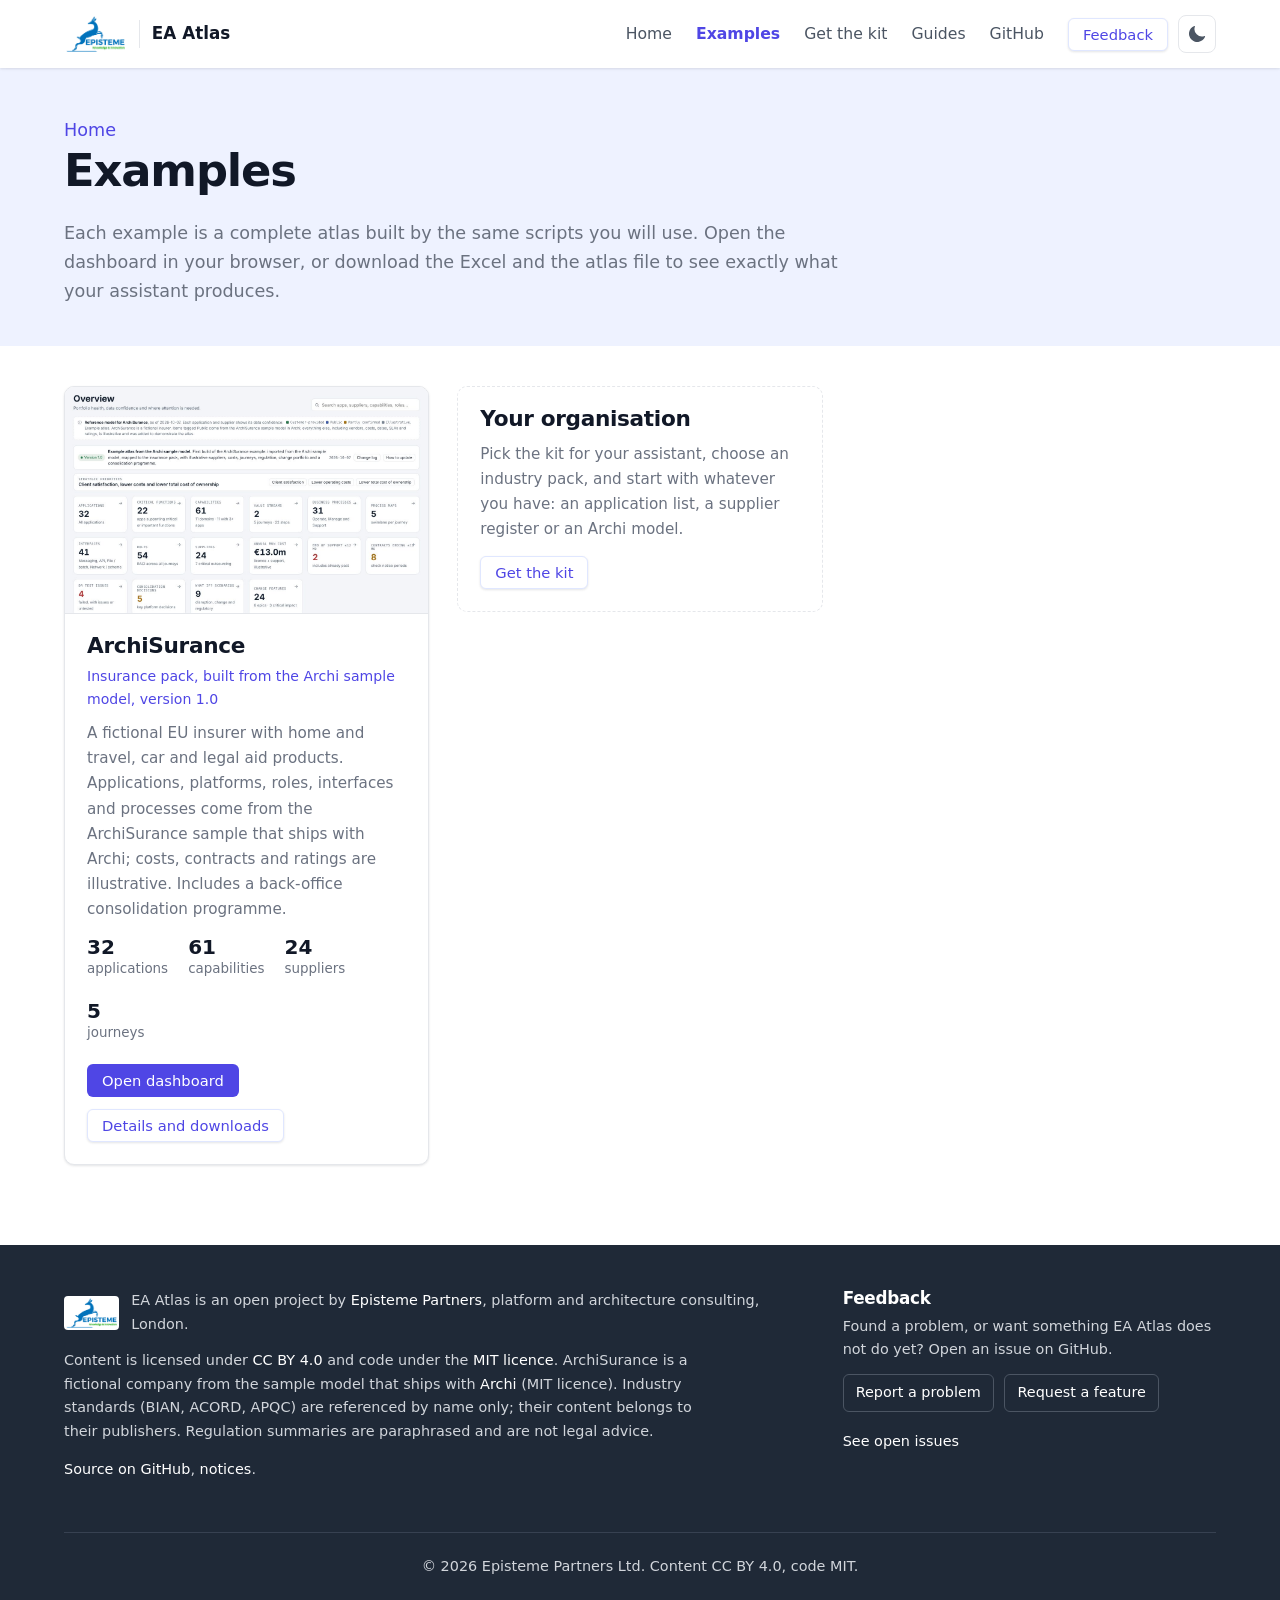
==== commit d2f0e1e2: "Theme switch as a header icon, feedback button and GitHub issue forms" ====
--- a/docs/examples/index.html
+++ b/docs/examples/index.html
@@ -4,7 +4,12 @@
 <link rel="stylesheet" href="../assets/style.css">
 <script>try{var t=localStorage.getItem('ea-atlas-theme');if(t)document.documentElement.dataset.theme=t}catch(e){}</script>
 </head><body>
-<header class="top"><div class="wrap"><a class="mark" href="../index.html"><img src="../assets/episteme-logo.png" alt="Episteme Partners" width="69" height="42"><span>EA Atlas</span></a><nav aria-label="Main"><a href="../index.html">Home</a><a href="../examples/index.html" aria-current="page">Examples</a><a href="../index.html#kits">Get the kit</a><a href="../guides/claude.html">Guides</a><a href="https://github.com/apisteme/ea-atlas">GitHub</a></nav></div></header>
+<header class="top"><div class="wrap"><a class="mark" href="../index.html"><img src="../assets/episteme-logo.png" alt="Episteme Partners" width="69" height="42"><span>EA Atlas</span></a><nav aria-label="Main"><a href="../index.html">Home</a><a href="../examples/index.html" aria-current="page">Examples</a><a href="../index.html#kits">Get the kit</a><a href="../guides/claude.html">Guides</a><a href="https://github.com/apisteme/ea-atlas">GitHub</a></nav>
+<div class="tools"><a class="btn small fb" href="https://github.com/apisteme/ea-atlas/issues/new/choose" title="Report an issue or request a feature on GitHub">Feedback</a>
+<button class="iconbtn" type="button" id="theme" aria-label="Switch between light and dark theme" title="Switch theme">
+<svg class="i-moon" viewBox="0 0 24 24" width="20" height="20" aria-hidden="true"><path fill="currentColor" d="M21 14.5A9 9 0 0 1 9.5 3a.6.6 0 0 0-.8-.7A10 10 0 1 0 21.7 15.3a.6.6 0 0 0-.7-.8z"/></svg>
+<svg class="i-sun" viewBox="0 0 24 24" width="20" height="20" aria-hidden="true"><circle cx="12" cy="12" r="4.5" fill="currentColor"/><g stroke="currentColor" stroke-width="2" stroke-linecap="round"><path d="M12 2v2M12 20v2M2 12h2M20 12h2M4.9 4.9l1.4 1.4M17.7 17.7l1.4 1.4M4.9 19.1l1.4-1.4M17.7 6.3l1.4-1.4"/></g></svg>
+</button></div></div></header>
 <main><div class="pagehead"><div class="wrap"><p class="crumb"><a href="../index.html">Home</a></p><h1>Examples</h1>
 <p>Each example is a complete atlas built by the same scripts you will use. Open the dashboard in your browser, or download the Excel and the atlas file to see exactly what your assistant produces.</p></div></div>
 <div class="wrap page"><div class="gallery" style="margin-top:0"><article class="ex">
@@ -17,7 +22,9 @@
 <footer><div class="wrap"><div>
 <div class="by"><img src="../assets/episteme-logo.png" alt="" width="56" height="34"><span>EA Atlas is an open project by <a href="https://www.epistemepartners.com">Episteme Partners</a>, platform and architecture consulting, London.</span></div>
 <p>Content is licensed under <a href="https://creativecommons.org/licenses/by/4.0/">CC BY 4.0</a> and code under the <a href="https://github.com/apisteme/ea-atlas/blob/main/LICENSE">MIT licence</a>. ArchiSurance is a fictional company from the sample model that ships with <a href="https://www.archimatetool.com">Archi</a> (MIT licence). Industry standards (BIAN, ACORD, APQC) are referenced by name only; their content belongs to their publishers. Regulation summaries are paraphrased and are not legal advice.</p>
-<p><a href="https://github.com/apisteme/ea-atlas">Source on GitHub</a>, <a href="https://github.com/apisteme/ea-atlas/blob/main/NOTICE.md">notices</a>, <a href="https://github.com/apisteme/ea-atlas/issues">report a problem</a>.</p></div><div><button class="themebtn" type="button" id="theme">Switch theme</button></div>
+<p><a href="https://github.com/apisteme/ea-atlas">Source on GitHub</a>, <a href="https://github.com/apisteme/ea-atlas/blob/main/NOTICE.md">notices</a>.</p></div><div class="feedback"><h2>Feedback</h2><p>Found a problem, or want something EA Atlas does not do yet? Open an issue on GitHub.</p>
+<p><a class="footbtn" href="https://github.com/apisteme/ea-atlas/issues/new?template=bug_report.yml">Report a problem</a> <a class="footbtn" href="https://github.com/apisteme/ea-atlas/issues/new?template=feature_request.yml">Request a feature</a></p>
+<p><a href="https://github.com/apisteme/ea-atlas/issues">See open issues</a></p></div>
 <p class="copy">&copy; 2026 Episteme Partners Ltd. Content CC BY 4.0, code MIT.</p></div></footer>
 <script>document.getElementById('theme').onclick=function(){var r=document.documentElement,d=r.dataset.theme||(matchMedia('(prefers-color-scheme: dark)').matches?'dark':'light'),n=d==='dark'?'light':'dark';r.dataset.theme=n;try{localStorage.setItem('ea-atlas-theme',n)}catch(e){}};</script>
 </body></html>
--- a/docs/assets/style.css
+++ b/docs/assets/style.css
@@ -3,7 +3,7 @@
 :root{
   --bg:#FFFFFF; --band:#F9FAFB; --hero:#EEF2FF; --card:#FFFFFF;
   --ink:#111827; --ink-2:#4B5563; --ink-3:#6B7280; --rule:#E5E7EB;
-  --accent:#4F46E5; --accent-hover:#4338CA; --accent-soft:#E0E7FF; --on-accent:#FFFFFF;
+  --accent:#4F46E5; --accent-hover:#4338CA; --accent-soft:#E0E7FF; --on-accent:#FFFFFF; --moon:inline; --sun:none;
   --brand-blue:#0072BB; --brand-green:#0FA506;
   --foot:#1F2937; --foot-ink:#D1D5DB;
   --invest:#059669; --tolerate:#2563EB; --migrate:#D97706; --eliminate:#DC2626;
@@ -16,7 +16,7 @@
 @media (prefers-color-scheme:dark){:root:not([data-theme="light"]){
   --bg:#0F172A; --band:#111827; --hero:#1E1B4B; --card:#1F2937;
   --ink:#F3F4F6; --ink-2:#D1D5DB; --ink-3:#9CA3AF; --rule:#374151;
-  --accent:#818CF8; --accent-hover:#A5B4FC; --accent-soft:#312E81; --on-accent:#0F172A;
+  --accent:#818CF8; --accent-hover:#A5B4FC; --accent-soft:#312E81; --on-accent:#0F172A; --moon:none; --sun:inline;
   --foot:#030712; --foot-ink:#9CA3AF; --code:#1F2937;
   --invest:#059669; --tolerate:#2563EB; --migrate:#B45309; --eliminate:#B91C1C;
   --shadow:0 1px 3px rgba(0,0,0,.4); --shadow-lg:0 10px 15px -3px rgba(0,0,0,.4); color-scheme:dark;
@@ -24,7 +24,7 @@
 :root[data-theme="dark"]{
   --bg:#0F172A; --band:#111827; --hero:#1E1B4B; --card:#1F2937;
   --ink:#F3F4F6; --ink-2:#D1D5DB; --ink-3:#9CA3AF; --rule:#374151;
-  --accent:#818CF8; --accent-hover:#A5B4FC; --accent-soft:#312E81; --on-accent:#0F172A;
+  --accent:#818CF8; --accent-hover:#A5B4FC; --accent-soft:#312E81; --on-accent:#0F172A; --moon:none; --sun:inline;
   --foot:#030712; --foot-ink:#9CA3AF; --code:#1F2937;
   --invest:#059669; --tolerate:#2563EB; --migrate:#B45309; --eliminate:#B91C1C;
   --shadow:0 1px 3px rgba(0,0,0,.4); --shadow-lg:0 10px 15px -3px rgba(0,0,0,.4); color-scheme:dark;
@@ -59,7 +59,11 @@
 .top nav a{color:var(--ink-2);font-size:.98rem}
 .top nav a:hover{color:var(--ink);text-decoration:none}
 .top nav a[aria-current="page"]{color:var(--accent);font-weight:600}
-@media (max-width:640px){.top nav{gap:16px;margin-left:0;width:100%;padding-bottom:10px}.top{position:static}}
+.top .tools{display:flex;align-items:center;gap:10px}
+.iconbtn{display:inline-grid;place-items:center;width:38px;height:38px;border-radius:8px;border:1px solid var(--rule);background:var(--card);color:var(--ink-2);cursor:pointer}
+.iconbtn:hover{color:var(--accent);border-color:var(--accent)}
+.i-moon{display:var(--moon)} .i-sun{display:var(--sun)}
+@media (max-width:640px){.top nav{gap:16px;margin-left:0;width:100%;padding-bottom:10px;order:3}.top .tools{margin-left:auto;order:2}.top{position:static}}
 
 /* hero: pale indigo band, centred, two-tone headline as on epistemepartners.com */
 .hero{background:var(--hero);padding-block:76px 64px;text-align:center}
@@ -216,9 +220,37 @@
 footer .copy{grid-column:1/-1;text-align:center;border-top:1px solid #374151;padding-top:22px;margin:4px 0 0;max-width:none}
 footer .by{display:flex;align-items:center;gap:12px;margin-bottom:12px}
 footer .by img{height:34px;background:#fff;border-radius:4px;padding:2px}
-.themebtn{font:500 .88rem var(--sans);background:transparent;border:1px solid #4B5563;color:var(--foot-ink);border-radius:6px;padding:5px 12px;cursor:pointer}
-.themebtn:hover{color:#fff;border-color:#9CA3AF}
 @media (prefers-reduced-motion:no-preference){
   .plate .tile{animation:rise .45s both;animation-delay:calc(var(--i)*10ms)}
   @keyframes rise{from{opacity:.001;transform:translateY(4px)}to{opacity:1;transform:none}}
 }
+
+/* brief it like a colleague */
+.brief{background:var(--hero)!important}
+.brief-grid{display:grid;grid-template-columns:minmax(0,1fr) minmax(0,1fr);gap:56px;align-items:center}
+@media (max-width:900px){.brief-grid{grid-template-columns:1fr;gap:32px}}
+.brief h2{text-align:left!important}
+.big{font-size:clamp(1.25rem,2.2vw,1.55rem);line-height:1.45;color:var(--ink);font-weight:500;max-width:34ch}
+.big.strong{font-weight:700;color:var(--accent);border-left:4px solid var(--accent);padding-left:16px}
+.chat{margin:0;background:var(--card);border-radius:12px;box-shadow:var(--shadow-lg);border:1px solid var(--rule);padding:20px;display:flex;flex-direction:column;gap:12px;min-width:0}
+.msg{max-width:88%;padding:10px 14px;border-radius:12px;font-size:.95rem;line-height:1.5}
+.msg b{display:block;font-size:.78rem;font-weight:600;margin-bottom:2px;opacity:.85}
+.msg.you{align-self:flex-end;background:var(--accent);color:var(--on-accent);border-bottom-right-radius:4px}
+.msg.ai{align-self:flex-start;background:var(--band);color:var(--ink);border:1px solid var(--rule);border-bottom-left-radius:4px}
+.chat figcaption{font-size:.82rem;color:var(--ink-3);margin-top:4px}
+
+/* start with nothing, feed it anything */
+.twin{display:grid;grid-template-columns:1fr 1fr;gap:24px;margin-top:36px}
+@media (max-width:900px){.twin{grid-template-columns:1fr}}
+.panel{background:var(--card);border-radius:10px;box-shadow:var(--shadow);border:1px solid var(--rule);padding:26px 26px 20px;min-width:0}
+.panel h3{color:var(--accent);font-size:1.25rem}
+.panel p{color:var(--ink-2)}
+.panel .small{font-size:.9rem;color:var(--ink-3);margin:16px 0 0}
+.chips{list-style:none;padding:0;margin:14px 0 0;display:flex;flex-wrap:wrap;gap:8px}
+.chips li{background:var(--accent-soft);color:var(--ink);border-radius:999px;padding:5px 12px;font-size:.86rem;font-weight:500}
+
+/* footer feedback */
+footer .feedback h2{color:#fff;font-size:1.05rem;margin:0 0 6px}
+footer .feedback p{margin:0 0 12px}
+.footbtn{display:inline-block;border:1px solid #4B5563;border-radius:6px;padding:6px 12px;margin:0 6px 6px 0;color:#fff}
+.footbtn:hover{border-color:#9CA3AF;text-decoration:none;color:#fff}
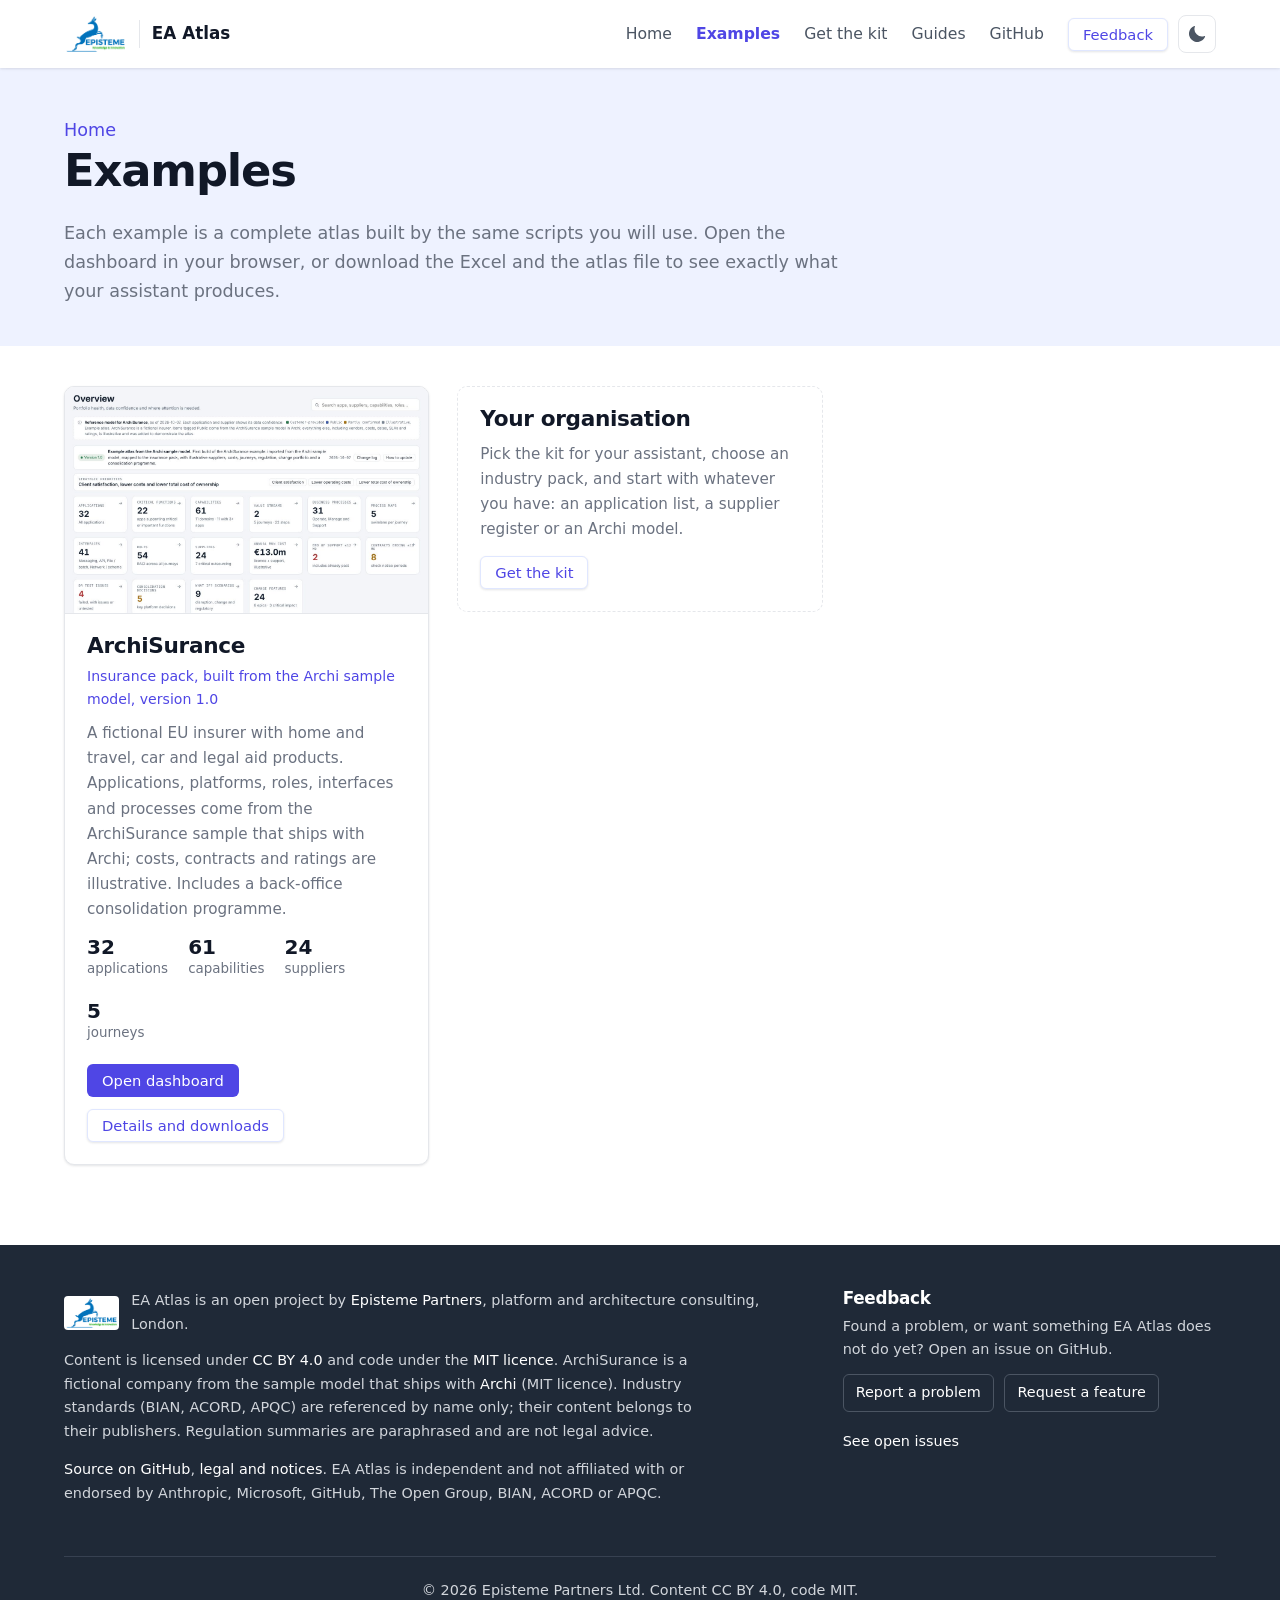
==== commit a54ff7b8: "Legal and notices: Archi MIT attribution, standards, trademarks, non-endorsement, disclaimer" ====
--- a/docs/examples/index.html
+++ b/docs/examples/index.html
@@ -22,7 +22,7 @@
 <footer><div class="wrap"><div>
 <div class="by"><img src="../assets/episteme-logo.png" alt="" width="56" height="34"><span>EA Atlas is an open project by <a href="https://www.epistemepartners.com">Episteme Partners</a>, platform and architecture consulting, London.</span></div>
 <p>Content is licensed under <a href="https://creativecommons.org/licenses/by/4.0/">CC BY 4.0</a> and code under the <a href="https://github.com/apisteme/ea-atlas/blob/main/LICENSE">MIT licence</a>. ArchiSurance is a fictional company from the sample model that ships with <a href="https://www.archimatetool.com">Archi</a> (MIT licence). Industry standards (BIAN, ACORD, APQC) are referenced by name only; their content belongs to their publishers. Regulation summaries are paraphrased and are not legal advice.</p>
-<p><a href="https://github.com/apisteme/ea-atlas">Source on GitHub</a>, <a href="https://github.com/apisteme/ea-atlas/blob/main/NOTICE.md">notices</a>.</p></div><div class="feedback"><h2>Feedback</h2><p>Found a problem, or want something EA Atlas does not do yet? Open an issue on GitHub.</p>
+<p><a href="https://github.com/apisteme/ea-atlas">Source on GitHub</a>, <a href="../legal.html">legal and notices</a>. EA Atlas is independent and not affiliated with or endorsed by Anthropic, Microsoft, GitHub, The Open Group, BIAN, ACORD or APQC.</p></div><div class="feedback"><h2>Feedback</h2><p>Found a problem, or want something EA Atlas does not do yet? Open an issue on GitHub.</p>
 <p><a class="footbtn" href="https://github.com/apisteme/ea-atlas/issues/new?template=bug_report.yml">Report a problem</a> <a class="footbtn" href="https://github.com/apisteme/ea-atlas/issues/new?template=feature_request.yml">Request a feature</a></p>
 <p><a href="https://github.com/apisteme/ea-atlas/issues">See open issues</a></p></div>
 <p class="copy">&copy; 2026 Episteme Partners Ltd. Content CC BY 4.0, code MIT.</p></div></footer>
--- a/docs/assets/style.css
+++ b/docs/assets/style.css
@@ -254,3 +254,11 @@
 footer .feedback p{margin:0 0 12px}
 .footbtn{display:inline-block;border:1px solid #4B5563;border-radius:6px;padding:6px 12px;margin:0 6px 6px 0;color:#fff}
 .footbtn:hover{border-color:#9CA3AF;text-decoration:none;color:#fff}
+
+/* recommended kit */
+.kit{position:relative}
+.kit.recommended{border:2px solid var(--accent);box-shadow:var(--shadow-lg)}
+.badge{position:absolute;top:-13px;left:50%;transform:translateX(-50%);background:var(--accent);color:var(--on-accent);font-size:.8rem;font-weight:600;padding:3px 12px;border-radius:999px;white-space:nowrap}
+.prose blockquote{margin:12px 0;padding:10px 16px;background:var(--band);border-left:4px solid var(--accent);border-radius:4px}
+.prose blockquote p{margin:0}
+.prose > p:first-child strong{color:var(--accent)}
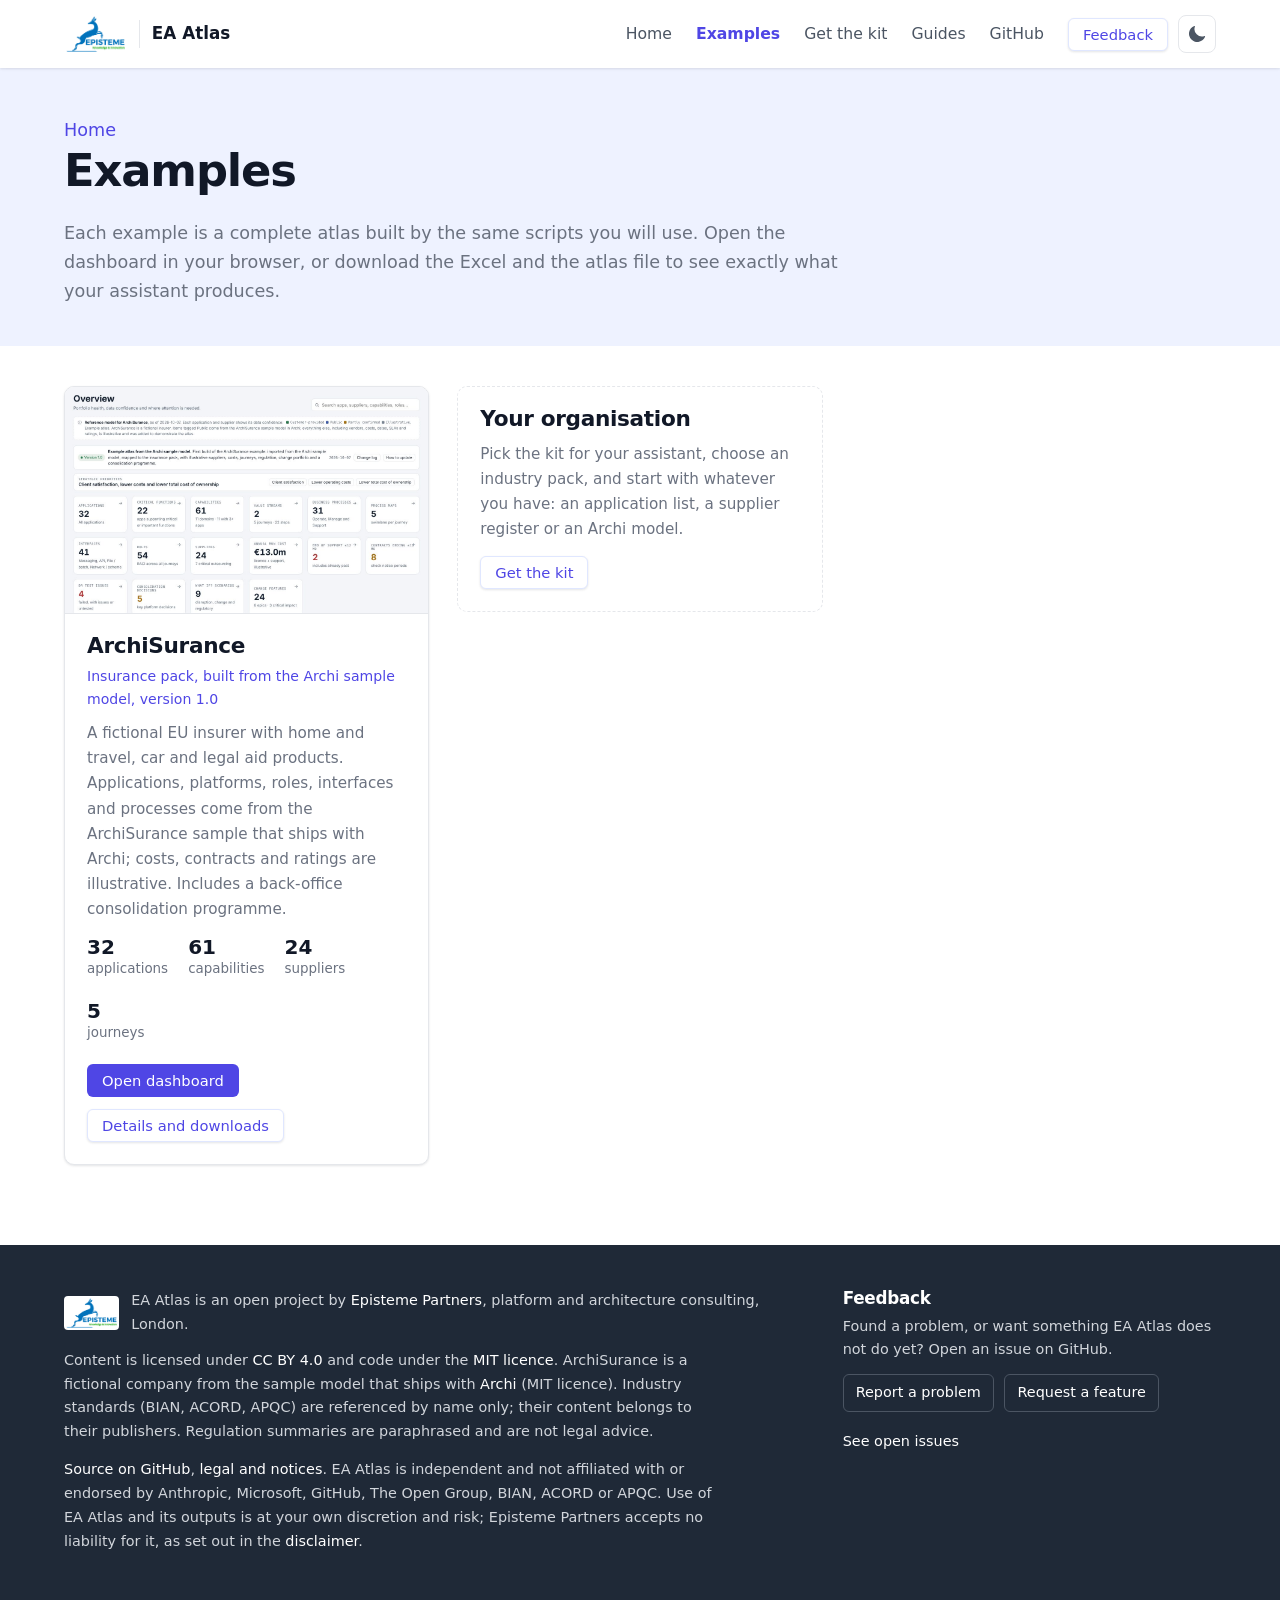
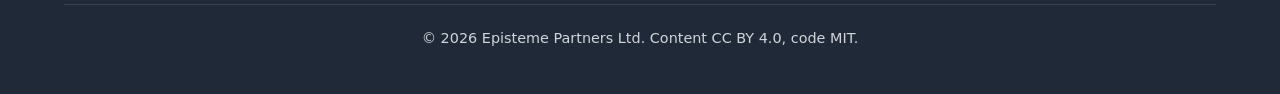
==== commit 3da84dbd: "Notices: use at your own discretion and risk; limitation of liability" ====
--- a/docs/examples/index.html
+++ b/docs/examples/index.html
@@ -22,7 +22,7 @@
 <footer><div class="wrap"><div>
 <div class="by"><img src="../assets/episteme-logo.png" alt="" width="56" height="34"><span>EA Atlas is an open project by <a href="https://www.epistemepartners.com">Episteme Partners</a>, platform and architecture consulting, London.</span></div>
 <p>Content is licensed under <a href="https://creativecommons.org/licenses/by/4.0/">CC BY 4.0</a> and code under the <a href="https://github.com/apisteme/ea-atlas/blob/main/LICENSE">MIT licence</a>. ArchiSurance is a fictional company from the sample model that ships with <a href="https://www.archimatetool.com">Archi</a> (MIT licence). Industry standards (BIAN, ACORD, APQC) are referenced by name only; their content belongs to their publishers. Regulation summaries are paraphrased and are not legal advice.</p>
-<p><a href="https://github.com/apisteme/ea-atlas">Source on GitHub</a>, <a href="../legal.html">legal and notices</a>. EA Atlas is independent and not affiliated with or endorsed by Anthropic, Microsoft, GitHub, The Open Group, BIAN, ACORD or APQC.</p></div><div class="feedback"><h2>Feedback</h2><p>Found a problem, or want something EA Atlas does not do yet? Open an issue on GitHub.</p>
+<p><a href="https://github.com/apisteme/ea-atlas">Source on GitHub</a>, <a href="../legal.html">legal and notices</a>. EA Atlas is independent and not affiliated with or endorsed by Anthropic, Microsoft, GitHub, The Open Group, BIAN, ACORD or APQC. Use of EA Atlas and its outputs is at your own discretion and risk; Episteme Partners accepts no liability for it, as set out in the <a href="../legal.html#disclaimer">disclaimer</a>.</p></div><div class="feedback"><h2>Feedback</h2><p>Found a problem, or want something EA Atlas does not do yet? Open an issue on GitHub.</p>
 <p><a class="footbtn" href="https://github.com/apisteme/ea-atlas/issues/new?template=bug_report.yml">Report a problem</a> <a class="footbtn" href="https://github.com/apisteme/ea-atlas/issues/new?template=feature_request.yml">Request a feature</a></p>
 <p><a href="https://github.com/apisteme/ea-atlas/issues">See open issues</a></p></div>
 <p class="copy">&copy; 2026 Episteme Partners Ltd. Content CC BY 4.0, code MIT.</p></div></footer>
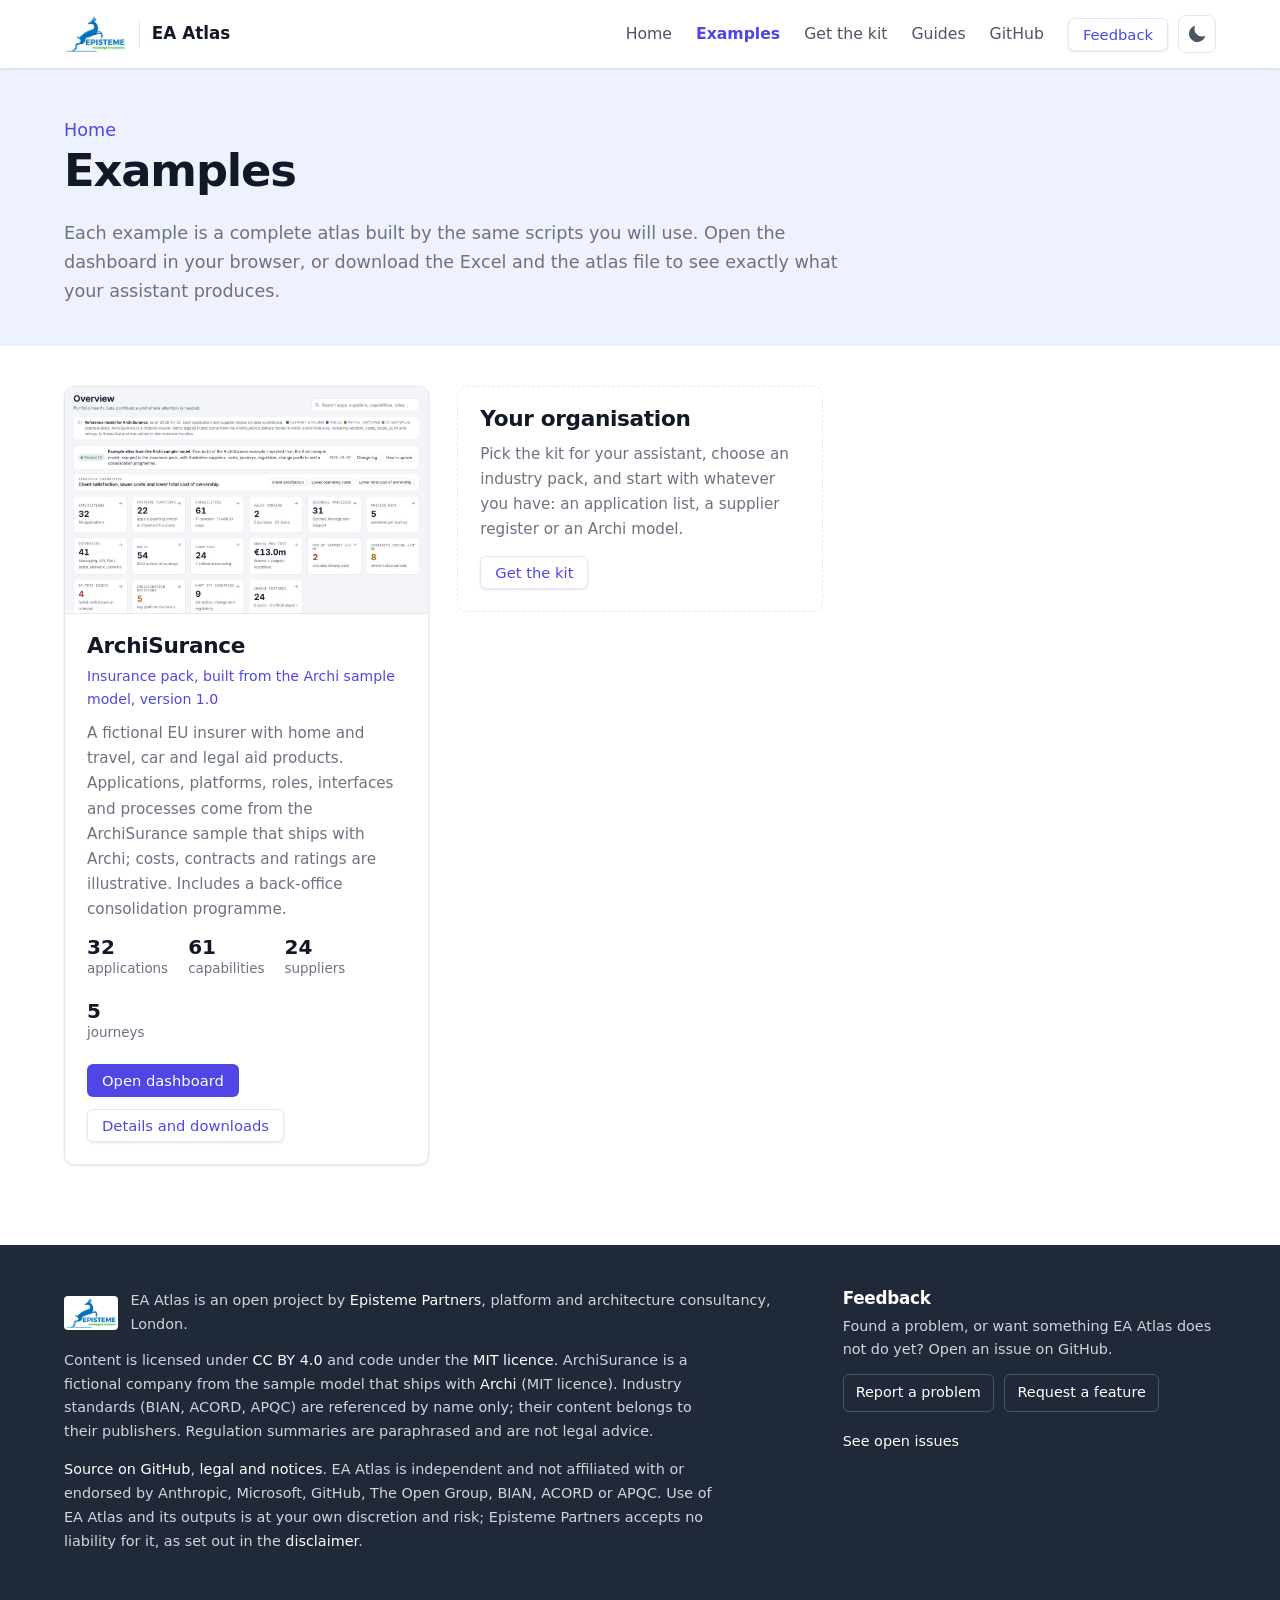
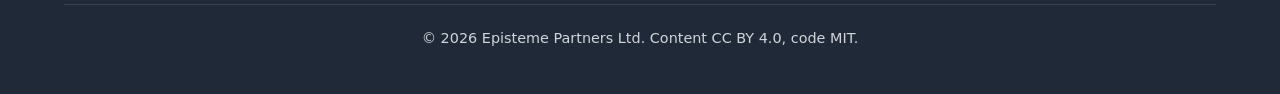
==== commit 6a3312a0: "Footer: consultancy" ====
--- a/docs/examples/index.html
+++ b/docs/examples/index.html
@@ -20,7 +20,7 @@
 <p>Pick the kit for your assistant, choose an industry pack, and start with whatever you have: an application list, a supplier register or an Archi model.</p>
 <div class="actions"><a class="btn small" href="../index.html#kits">Get the kit</a></div></div></article></div></div></main>
 <footer><div class="wrap"><div>
-<div class="by"><img src="../assets/episteme-logo.png" alt="" width="56" height="34"><span>EA Atlas is an open project by <a href="https://www.epistemepartners.com">Episteme Partners</a>, platform and architecture consulting, London.</span></div>
+<div class="by"><img src="../assets/episteme-logo.png" alt="" width="56" height="34"><span>EA Atlas is an open project by <a href="https://www.epistemepartners.com">Episteme Partners</a>, platform and architecture consultancy, London.</span></div>
 <p>Content is licensed under <a href="https://creativecommons.org/licenses/by/4.0/">CC BY 4.0</a> and code under the <a href="https://github.com/apisteme/ea-atlas/blob/main/LICENSE">MIT licence</a>. ArchiSurance is a fictional company from the sample model that ships with <a href="https://www.archimatetool.com">Archi</a> (MIT licence). Industry standards (BIAN, ACORD, APQC) are referenced by name only; their content belongs to their publishers. Regulation summaries are paraphrased and are not legal advice.</p>
 <p><a href="https://github.com/apisteme/ea-atlas">Source on GitHub</a>, <a href="../legal.html">legal and notices</a>. EA Atlas is independent and not affiliated with or endorsed by Anthropic, Microsoft, GitHub, The Open Group, BIAN, ACORD or APQC. Use of EA Atlas and its outputs is at your own discretion and risk; Episteme Partners accepts no liability for it, as set out in the <a href="../legal.html#disclaimer">disclaimer</a>.</p></div><div class="feedback"><h2>Feedback</h2><p>Found a problem, or want something EA Atlas does not do yet? Open an issue on GitHub.</p>
 <p><a class="footbtn" href="https://github.com/apisteme/ea-atlas/issues/new?template=bug_report.yml">Report a problem</a> <a class="footbtn" href="https://github.com/apisteme/ea-atlas/issues/new?template=feature_request.yml">Request a feature</a></p>
